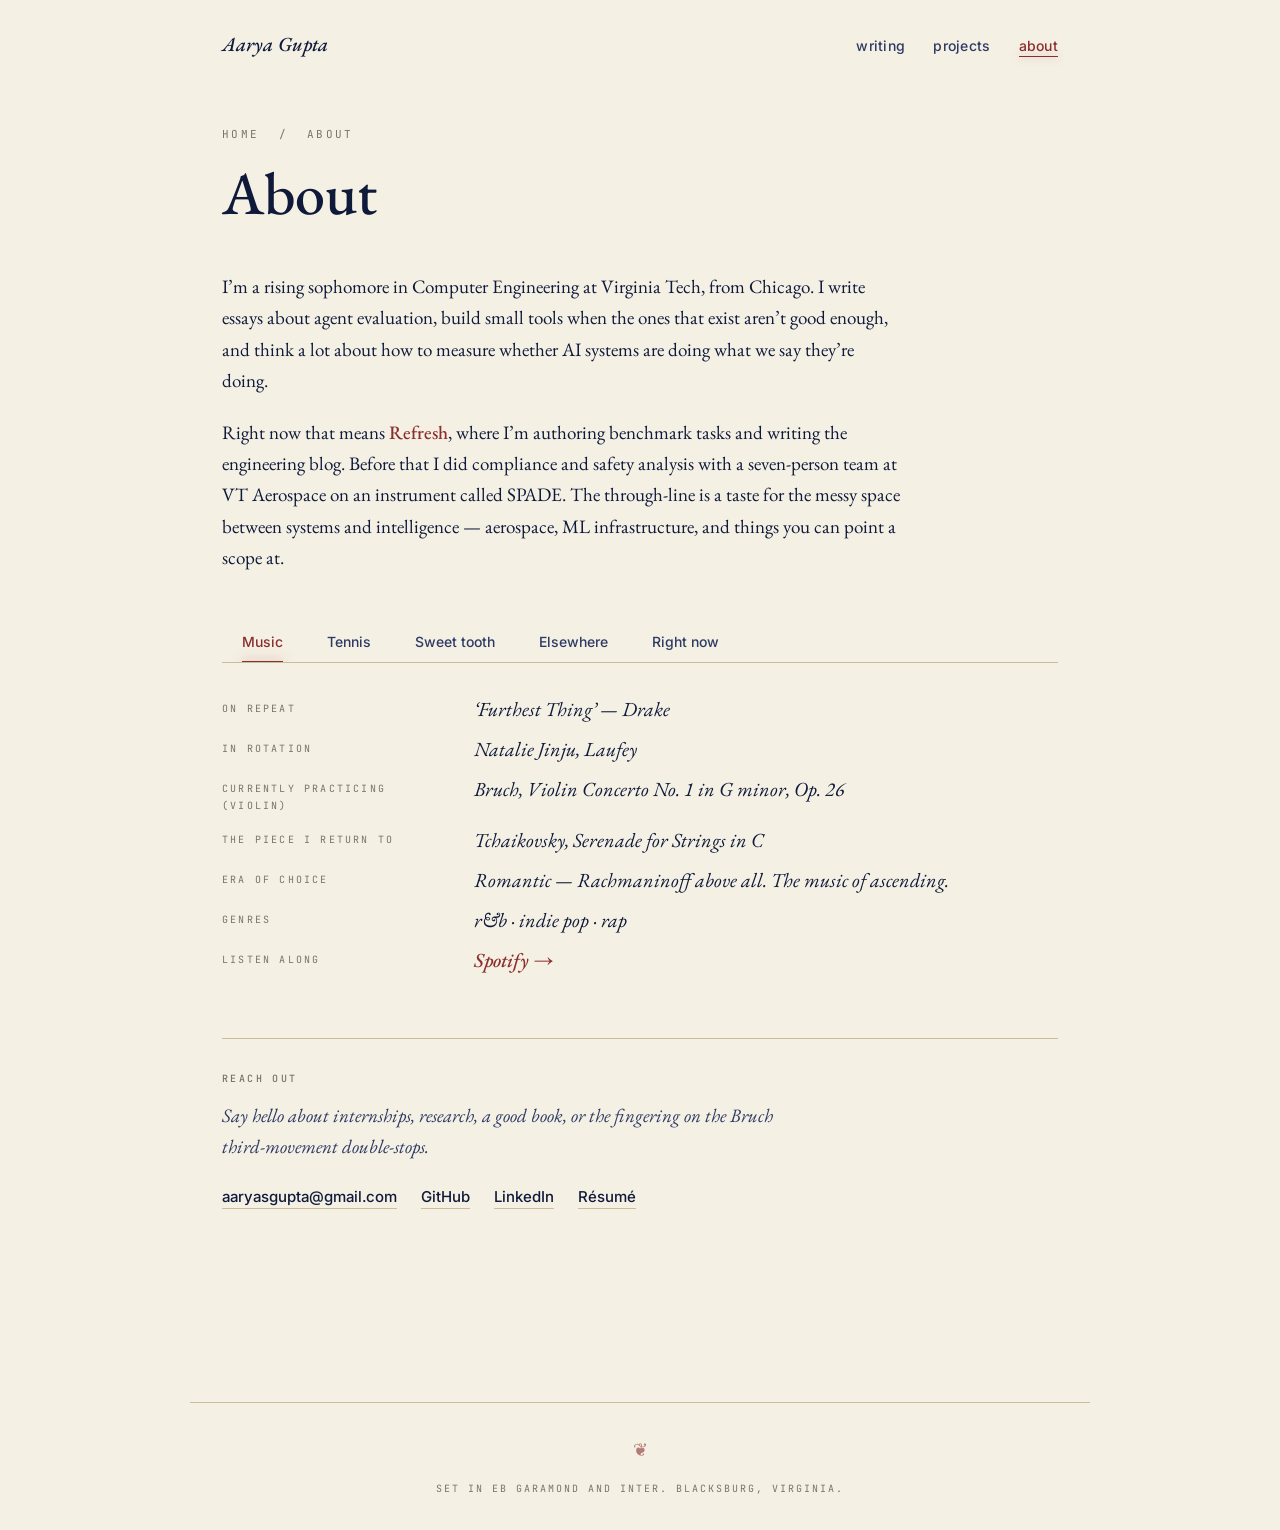
==== about.html @ 83be63df "restructure: multi-page site with minimal home + /writing, /projects, /about; glow-underline nav; ta" ====
<!doctype html>
<html lang="en">
  <head>
    <meta charset="utf-8" />
    <meta name="viewport" content="width=device-width, initial-scale=1" />
    <title>About — Aarya Gupta</title>
    <meta name="description" content="Aarya Gupta — the fuller version. Music, tennis, sweet-tooth, and where I've been." />
    <link rel="preconnect" href="https://fonts.googleapis.com" />
    <link rel="preconnect" href="https://fonts.gstatic.com" crossorigin />
    <link
      href="https://fonts.googleapis.com/css2?family=EB+Garamond:ital,wght@0,400;0,500;0,600;1,400;1,500&family=Inter:wght@400;500;600&family=JetBrains+Mono:wght@400;500&display=swap"
      rel="stylesheet"
    />
    <link rel="stylesheet" href="./styles.css" />
  </head>
  <body>
    <nav class="nav" aria-label="Primary">
      <a class="nav-brand" href="./">Aarya Gupta</a>
      <ul class="nav-links">
        <li><a href="./writing.html">writing</a></li>
        <li><a href="./projects.html">projects</a></li>
        <li><a href="./about.html" class="is-here">about</a></li>
      </ul>
    </nav>

    <main class="page">
      <header class="page-head">
        <p class="crumb"><a href="./">home</a> &nbsp;/&nbsp; about</p>
        <h1>About</h1>
      </header>

      <section class="prose">
        <p>
          I&rsquo;m a rising sophomore in Computer Engineering at
          Virginia Tech, from Chicago. I write essays about agent
          evaluation, build small tools when the ones that exist aren&rsquo;t
          good enough, and think a lot about how to measure whether AI
          systems are doing what we say they&rsquo;re doing.
        </p>
        <p>
          Right now that means <a class="lnk" href="https://refresh.dev" target="_blank" rel="noopener">Refresh</a>,
          where I&rsquo;m authoring benchmark tasks and writing the
          engineering blog. Before that I did compliance and safety
          analysis with a seven-person team at VT Aerospace on an
          instrument called SPADE. The through-line is a taste for the
          messy space between systems and intelligence &mdash; aerospace,
          ML infrastructure, and things you can point a scope at.
        </p>
      </section>

      <section class="tabs-section">
        <div class="tabs" role="tablist" aria-label="About sections">
          <button class="tab is-active" role="tab" data-tab="music" aria-selected="true">Music</button>
          <button class="tab" role="tab" data-tab="tennis" aria-selected="false">Tennis</button>
          <button class="tab" role="tab" data-tab="sweets" aria-selected="false">Sweet tooth</button>
          <button class="tab" role="tab" data-tab="places" aria-selected="false">Elsewhere</button>
          <button class="tab" role="tab" data-tab="now" aria-selected="false">Right now</button>
        </div>

        <div class="panels">
          <div class="panel is-active" data-panel="music">
            <dl class="def">
              <dt>on repeat</dt>
              <dd>&lsquo;Furthest Thing&rsquo; &mdash; Drake</dd>
              <dt>in rotation</dt>
              <dd>Natalie Jinju, Laufey</dd>
              <dt>currently practicing (violin)</dt>
              <dd>Bruch, Violin Concerto No.&nbsp;1 in G minor, Op.&nbsp;26</dd>
              <dt>the piece I return to</dt>
              <dd>Tchaikovsky, Serenade for Strings in C</dd>
              <dt>era of choice</dt>
              <dd>Romantic &mdash; Rachmaninoff above all. The music of ascending.</dd>
              <dt>genres</dt>
              <dd>r&amp;b &middot; indie pop &middot; rap</dd>
              <dt>listen along</dt>
              <dd><a class="lnk" href="https://open.spotify.com/user/wr4onvbwpnmtxewefnymsworw" target="_blank" rel="noopener">Spotify &rarr;</a></dd>
            </dl>
          </div>

          <div class="panel" data-panel="tennis">
            <dl class="def">
              <dt>favorite player</dt>
              <dd>Carlos Alcaraz</dd>
              <dt>court of choice</dt>
              <dd>hard</dd>
              <dt>stroke of choice</dt>
              <dd>forehand</dd>
              <dt>the necessary evil</dt>
              <dd>volleys &mdash; I resent them</dd>
              <dt>also</dt>
              <dd>I run</dd>
            </dl>
          </div>

          <div class="panel" data-panel="sweets">
            <dl class="def">
              <dt>current obsession</dt>
              <dd>Arsicault &mdash; SF croissants</dd>
              <dt>all-time favorite</dt>
              <dd>Oberweis &mdash; Chicago ice cream</dd>
              <dt>unpopular opinion</dt>
              <dd>Nutella is the best flavor, full stop</dd>
              <dt>more where that came from</dt>
              <dd><a class="lnk" href="https://beliapp.com/user/aarya4" target="_blank" rel="noopener">Beli &rarr;</a></dd>
            </dl>
          </div>

          <div class="panel" data-panel="places">
            <p class="places-lede">Places I&rsquo;ve been, or been from.</p>
            <ul class="places-grid">
              <li><span class="place">Chicago</span><span class="note">home</span></li>
              <li><span class="place">Blacksburg, VA</span><span class="note">school</span></li>
              <li><span class="place">India</span><span class="note">family</span></li>
              <li><span class="place">Paris</span><span class="note">visited</span></li>
              <li><span class="place">Switzerland</span><span class="note">visited</span></li>
              <li><span class="place">Boston</span><span class="note">visited</span></li>
              <li><span class="place">Washington, D.C.</span><span class="note">visited</span></li>
              <li><span class="place">Austin, TX</span><span class="note">visited</span></li>
              <li><span class="place">San Francisco</span><span class="note">visited</span></li>
            </ul>
          </div>

          <div class="panel" data-panel="now">
            <dl class="def">
              <dt>reading</dt>
              <dd>the newest Hunger Games</dd>
              <dt>watching</dt>
              <dd>Gilmore Girls &middot; Avatar: The Last Airbender</dd>
              <dt>learning</dt>
              <dd>&mdash;</dd>
              <dt>tab open</dt>
              <dd>&mdash;</dd>
            </dl>
            <p class="now-note">Last updated Jul&nbsp;&rsquo;26.</p>
          </div>
        </div>
      </section>

      <section class="contact-block">
        <h2 class="mini-h">Reach out</h2>
        <p>
          Say hello about internships, research, a good book, or the
          fingering on the Bruch third-movement double-stops.
        </p>
        <ul class="contact-links">
          <li><a href="mailto:aaryasgupta@gmail.com">aaryasgupta@gmail.com</a></li>
          <li><a href="https://github.com/aaryagupta4" target="_blank" rel="noopener">GitHub</a></li>
          <li><a href="https://www.linkedin.com/in/aarya-gupta-929689379" target="_blank" rel="noopener">LinkedIn</a></li>
          <li><a href="./resume.pdf">Résumé</a></li>
        </ul>
      </section>
    </main>

    <footer class="foot">
      <span class="fleuron">&#10086;</span>
      <p>Set in EB Garamond and Inter. Blacksburg, Virginia.</p>
    </footer>

    <script src="./script.js" defer></script>
  </body>
</html>
---- styles.css ----
:root {
  --paper: #f5f0e4;
  --paper-warm: #ede4d1;
  --paper-deep: #e4d8bf;
  --ink: #0f1a3a;
  --ink-soft: #2d3a63;
  --dim: #7a7466;
  --rule: #cabd9a;

  --red: #8b2e2e;
  --red-soft: #a44848;
  --purple: #6b5bd6;
  --purple-soft: #a89ee8;
  --sage: #5f7a5a;
  --sage-soft: #8fa989;
  --amber: #b98232;
  --amber-soft: #d9a95d;

  --serif: "EB Garamond", Georgia, serif;
  --sans: "Inter", -apple-system, BlinkMacSystemFont, "Segoe UI", sans-serif;
  --mono: "JetBrains Mono", ui-monospace, SFMono-Regular, Menlo, monospace;
}

@media (prefers-color-scheme: dark) {
  :root {
    --paper: #0c1330;
    --paper-warm: #131a3d;
    --paper-deep: #1a2350;
    --ink: #f0ead8;
    --ink-soft: #ccc4ab;
    --dim: #8f8871;
    --rule: #33396a;

    --red: #d97070;
    --red-soft: #e28a97;
    --purple: #a89ee8;
    --purple-soft: #c4bcf1;
    --sage: #9cb597;
    --sage-soft: #b9ceb5;
    --amber: #e4b96a;
    --amber-soft: #f0d194;
  }
}

* { box-sizing: border-box; }

html, body {
  margin: 0;
  padding: 0;
  background: var(--paper);
  color: var(--ink);
  font-family: var(--sans);
  font-size: 17px;
  line-height: 1.65;
  -webkit-font-smoothing: antialiased;
  -moz-osx-font-smoothing: grayscale;
  text-rendering: optimizeLegibility;
}

body { min-height: 100vh; overflow-x: hidden; }

a {
  color: var(--red);
  text-decoration: none;
  transition: color 180ms;
}
a:hover { color: var(--red-soft); }
.lnk {
  color: var(--red);
  font-weight: 500;
  border-bottom: 1px solid transparent;
  transition: border-color 180ms, text-shadow 180ms;
}
.lnk:hover {
  border-bottom-color: currentColor;
  text-shadow: 0 0 12px rgba(139, 46, 46, 0.35);
}

/* ================================================================
   NAV (persistent, minimal, glow on hover)
================================================================ */
.nav {
  max-width: 900px;
  margin: 0 auto;
  padding: 28px 32px 0;
  display: flex;
  align-items: baseline;
  justify-content: space-between;
  gap: 24px;
}
.nav-brand {
  font-family: var(--serif);
  font-style: italic;
  font-weight: 500;
  font-size: 20px;
  color: var(--ink);
  letter-spacing: 0.005em;
}
.nav-brand:hover {
  color: var(--red);
  text-shadow: 0 0 14px rgba(139, 46, 46, 0.35);
}
.nav-links {
  list-style: none;
  margin: 0;
  padding: 0;
  display: flex;
  gap: 28px;
}
.nav-links a {
  font-family: var(--sans);
  font-size: 14px;
  font-weight: 500;
  letter-spacing: 0.02em;
  color: var(--ink-soft);
  position: relative;
  padding-bottom: 3px;
}
.nav-links a::after {
  content: "";
  position: absolute;
  left: 0;
  right: 0;
  bottom: 0;
  height: 1px;
  background: var(--red);
  transform: scaleX(0);
  transform-origin: center;
  transition: transform 220ms ease, box-shadow 220ms ease;
  box-shadow: 0 0 8px rgba(139, 46, 46, 0);
}
.nav-links a:hover,
.nav-links a.is-here {
  color: var(--red);
}
.nav-links a:hover::after,
.nav-links a.is-here::after {
  transform: scaleX(1);
  box-shadow: 0 0 8px rgba(139, 46, 46, 0.5);
}

/* ================================================================
   HOME PAGE
================================================================ */
.home-main {
  max-width: 640px;
  margin: 0 auto;
  padding: 96px 32px 96px;
}
.home-hero { margin-bottom: 72px; }
.loc {
  font-family: var(--mono);
  font-size: 11px;
  letter-spacing: 0.22em;
  text-transform: uppercase;
  color: var(--dim);
  margin: 0 0 24px;
}
.home-hero h1 {
  font-family: var(--serif);
  font-weight: 500;
  font-size: clamp(48px, 8vw, 76px);
  line-height: 1;
  margin: 0 0 32px;
  letter-spacing: -0.005em;
}
.tagline {
  font-family: var(--serif);
  font-size: 21px;
  color: var(--ink);
  margin: 0 0 20px;
  line-height: 1.55;
}

.home-picks { margin-bottom: 64px; }
.picks-h {
  font-family: var(--mono);
  font-size: 10px;
  letter-spacing: 0.24em;
  text-transform: uppercase;
  color: var(--dim);
  margin: 0 0 20px;
  font-weight: 500;
}
.picks {
  list-style: none;
  margin: 0;
  padding: 0;
}
.picks li { border-top: 1px solid var(--rule); }
.picks li:last-child { border-bottom: 1px solid var(--rule); }
.picks li a {
  display: flex;
  justify-content: space-between;
  align-items: baseline;
  gap: 24px;
  padding: 16px 4px;
  color: var(--ink);
  transition: padding 200ms, background 200ms;
  position: relative;
}
.picks li a:hover {
  padding-left: 12px;
  background: var(--paper-warm);
}
.picks li a::before {
  content: "→";
  position: absolute;
  left: -8px;
  opacity: 0;
  color: var(--red);
  transition: opacity 200ms, left 200ms;
  font-family: var(--serif);
}
.picks li a:hover::before {
  opacity: 1;
  left: -4px;
}
.pick-title {
  font-family: var(--serif);
  font-size: 20px;
  color: var(--ink);
  font-weight: 500;
}
.pick-meta {
  font-family: var(--mono);
  font-size: 10px;
  letter-spacing: 0.18em;
  text-transform: uppercase;
  color: var(--dim);
  white-space: nowrap;
}

.home-links {
  display: grid;
  grid-template-columns: repeat(3, 1fr);
  gap: 40px;
}
@media (max-width: 640px) {
  .home-links { grid-template-columns: 1fr; gap: 32px; }
}
.linklabel {
  font-family: var(--mono);
  font-size: 10px;
  letter-spacing: 0.24em;
  text-transform: uppercase;
  color: var(--dim);
  margin: 0 0 12px;
}
.home-links ul {
  list-style: none;
  margin: 0;
  padding: 0;
}
.home-links li { margin: 0 0 6px; }
.home-links a {
  font-family: var(--serif);
  font-style: italic;
  font-size: 18px;
  color: var(--ink);
  transition: color 180ms, text-shadow 180ms;
}
.home-links a:hover {
  color: var(--red);
  text-shadow: 0 0 14px rgba(139, 46, 46, 0.35);
}
.mono-lnk {
  font-family: var(--mono) !important;
  font-style: normal !important;
  font-size: 13px !important;
  letter-spacing: 0.02em;
}

/* ================================================================
   SUBPAGES (writing / projects / about)
================================================================ */
.page {
  max-width: 900px;
  margin: 0 auto;
  padding: 64px 32px 96px;
}

.page-head { margin-bottom: 48px; }
.crumb {
  font-family: var(--mono);
  font-size: 11px;
  letter-spacing: 0.22em;
  text-transform: uppercase;
  color: var(--dim);
  margin: 0 0 20px;
}
.crumb a {
  color: var(--dim);
  border-bottom: 1px solid transparent;
}
.crumb a:hover { color: var(--red); border-bottom-color: currentColor; }

.page-head h1 {
  font-family: var(--serif);
  font-weight: 500;
  font-size: clamp(40px, 6vw, 60px);
  line-height: 1;
  letter-spacing: -0.005em;
  margin: 0 0 20px;
}
.lede {
  font-family: var(--serif);
  font-style: italic;
  font-size: 20px;
  color: var(--ink-soft);
  max-width: 640px;
  margin: 0;
  line-height: 1.5;
}

/* ================================================================
   FILTER ROW
================================================================ */
.filter-row {
  display: flex;
  gap: 6px;
  flex-wrap: wrap;
  margin: 0 0 32px;
}
.filter {
  font-family: var(--mono);
  font-size: 10px;
  letter-spacing: 0.16em;
  text-transform: uppercase;
  color: var(--dim);
  background: transparent;
  border: 1px solid var(--rule);
  padding: 8px 14px;
  border-radius: 999px;
  cursor: pointer;
  transition: color 180ms, border-color 180ms, background 180ms, box-shadow 200ms;
}
.filter:hover {
  color: var(--red);
  border-color: var(--red);
  box-shadow: 0 0 12px rgba(139, 46, 46, 0.2);
}
.filter.is-active {
  color: var(--paper);
  background: var(--red);
  border-color: var(--red);
  box-shadow: 0 0 16px rgba(139, 46, 46, 0.35);
}

/* ================================================================
   CONSTELLATION
================================================================ */
.constellation-wrap {
  display: grid;
  grid-template-columns: 1.8fr 1fr;
  gap: 24px;
  padding: 32px 24px;
  background: var(--paper-warm);
  border: 1px solid var(--rule);
  border-radius: 4px;
  margin-bottom: 48px;
}
@media (max-width: 780px) {
  .constellation-wrap { grid-template-columns: 1fr; }
}
.constellation { width: 100%; height: auto; display: block; }
.c-lines line {
  stroke: var(--purple);
  stroke-width: 0.8;
  opacity: 0.35;
  stroke-dasharray: 2 3;
}
.star-node { cursor: pointer; outline: none; }
.star-node .halo { opacity: 0; transition: opacity 200ms; }
.star-node.hue-red .halo { fill: var(--red); }
.star-node.hue-sage .halo { fill: var(--sage); }
.star-node.hue-amber .halo { fill: var(--amber); }

.star-node .core { transition: fill 200ms, r 200ms; }
.star-node.hue-red .core { fill: var(--red); }
.star-node.hue-sage .core { fill: var(--sage); }
.star-node.hue-amber .core { fill: var(--amber); }

.star-node.dim-node .core {
  fill: transparent;
  stroke-width: 1.4;
}
.star-node.hue-red.dim-node .core { stroke: var(--red); }
.star-node.hue-sage.dim-node .core { stroke: var(--sage); }
.star-node.hue-amber.dim-node .core { stroke: var(--amber); }

.star-node .star-label {
  font-family: var(--serif);
  font-style: italic;
  font-size: 17px;
  fill: var(--ink);
  text-anchor: middle;
  transition: fill 200ms;
}
.star-sub {
  font-family: var(--mono);
  font-style: normal;
  font-size: 10px;
  fill: var(--dim);
  letter-spacing: 0.1em;
}
.star-node:hover .halo, .star-node:focus-visible .halo { opacity: 0.22; }
.star-node.hue-red:hover .star-label { fill: var(--red); }
.star-node.hue-sage:hover .star-label { fill: var(--sage); }
.star-node.hue-amber:hover .star-label { fill: var(--amber); }
.star-node.filtered-out { opacity: 0.12; pointer-events: none; }

.star-readout {
  padding: 20px 24px;
  border-left: 2px solid var(--red);
  background: var(--paper);
  border-radius: 2px;
  align-self: start;
}
.readout-title {
  font-family: var(--serif);
  font-style: italic;
  font-size: 21px;
  color: var(--ink);
  margin: 0 0 6px;
  line-height: 1.3;
}
.readout-meta {
  font-family: var(--mono);
  font-size: 10px;
  letter-spacing: 0.18em;
  text-transform: uppercase;
  color: var(--dim);
  margin: 0 0 14px;
}
.readout-link {
  display: inline-block;
  font-family: var(--sans);
  font-size: 13px;
  color: var(--red);
  border-bottom: 1px solid currentColor;
  font-weight: 500;
}
.readout-legend {
  margin: 14px 0 0;
  padding-top: 12px;
  border-top: 1px dotted var(--rule);
  font-family: var(--mono);
  font-size: 10px;
  letter-spacing: 0.14em;
  text-transform: uppercase;
  color: var(--dim);
  display: flex;
  gap: 10px;
  flex-wrap: wrap;
  align-items: center;
}
.legend-swatch {
  width: 8px; height: 8px; border-radius: 50%;
  display: inline-block;
  margin-right: 4px;
}
.legend-red { background: var(--red); }
.legend-sage { background: var(--sage); }
.legend-amber { background: var(--amber); }

/* ================================================================
   LINEAR INDEX (below constellation on /writing)
================================================================ */
.linear-index { margin-top: 48px; }
.idx-h {
  font-family: var(--mono);
  font-size: 10px;
  letter-spacing: 0.24em;
  text-transform: uppercase;
  color: var(--dim);
  margin: 0 0 16px;
}
.idx-list {
  list-style: none;
  margin: 0;
  padding: 0;
}
.idx-list li { border-top: 1px solid var(--rule); }
.idx-list li:last-child { border-bottom: 1px solid var(--rule); }
.idx-list a {
  display: grid;
  grid-template-columns: 80px 1fr auto;
  gap: 20px;
  align-items: baseline;
  padding: 14px 4px;
  color: var(--ink);
  transition: padding 200ms, background 200ms;
}
.idx-list a:hover {
  padding-left: 12px;
  background: var(--paper-warm);
}
.idx-date {
  font-family: var(--mono);
  font-size: 10px;
  letter-spacing: 0.2em;
  text-transform: uppercase;
  color: var(--dim);
}
.idx-title {
  font-family: var(--serif);
  font-size: 19px;
  font-weight: 500;
  color: var(--ink);
}
.idx-tag {
  font-family: var(--mono);
  font-size: 9px;
  letter-spacing: 0.18em;
  text-transform: uppercase;
  padding: 3px 8px;
  border-radius: 999px;
  border: 1px solid currentColor;
}
.tag-red { color: var(--red); }
.tag-sage { color: var(--sage); }
.tag-amber { color: var(--amber); }
.idx-forth .idx-title { color: var(--dim); }

/* ================================================================
   PROJECTS LIST
================================================================ */
.proj-list {
  display: flex;
  flex-direction: column;
  gap: 0;
}
.proj {
  display: grid;
  grid-template-columns: 140px 1fr;
  gap: 32px;
  padding: 32px 0;
  border-top: 1px solid var(--rule);
}
.proj:last-child { border-bottom: 1px solid var(--rule); }

.proj.hidden { display: none; }

.proj-side {
  display: flex;
  flex-direction: column;
  gap: 8px;
}
.proj-date {
  font-family: var(--mono);
  font-size: 11px;
  letter-spacing: 0.22em;
  text-transform: uppercase;
  color: var(--dim);
}
.proj-kind {
  font-family: var(--mono);
  font-size: 9px;
  letter-spacing: 0.2em;
  text-transform: uppercase;
  padding: 3px 10px;
  border-radius: 999px;
  border: 1px solid currentColor;
  align-self: flex-start;
}
.kind-red { color: var(--red); }
.kind-sage { color: var(--sage); }
.kind-amber { color: var(--amber); }

.proj-main h3 {
  font-family: var(--serif);
  font-weight: 500;
  font-size: 26px;
  margin: 0 0 12px;
  color: var(--ink);
}
.proj-main h3 a {
  color: var(--ink);
  transition: color 180ms, text-shadow 180ms;
}
.proj-main h3 a:hover {
  color: var(--red);
  text-shadow: 0 0 14px rgba(139, 46, 46, 0.35);
}
.proj-arrow {
  color: var(--dim);
  font-size: 16px;
  margin-left: 4px;
  vertical-align: middle;
  transition: color 180ms;
}
.proj-main h3 a:hover .proj-arrow { color: var(--red); }

.proj-blurb {
  font-family: var(--sans);
  font-size: 16px;
  color: var(--ink-soft);
  margin: 0 0 14px;
  line-height: 1.6;
  max-width: 620px;
}

.chips {
  list-style: none;
  margin: 0 0 14px;
  padding: 0;
  display: flex;
  flex-wrap: wrap;
  gap: 6px;
}
.chips li {
  font-family: var(--mono);
  font-size: 10px;
  letter-spacing: 0.14em;
  text-transform: uppercase;
  color: var(--red);
  padding: 3px 9px;
  border: 1px solid var(--rule);
  border-radius: 999px;
  background: var(--paper);
}

.proj-links {
  margin: 0;
  font-family: var(--sans);
  font-size: 14px;
  display: flex;
  gap: 20px;
  flex-wrap: wrap;
}
.proj-links a {
  color: var(--red);
  font-weight: 500;
  border-bottom: 1px solid transparent;
  transition: border-color 180ms, text-shadow 180ms;
}
.proj-links a:hover {
  border-bottom-color: currentColor;
  text-shadow: 0 0 12px rgba(139, 46, 46, 0.3);
}

@media (max-width: 640px) {
  .proj { grid-template-columns: 1fr; gap: 12px; }
  .proj-side { flex-direction: row; gap: 12px; }
}

/* ================================================================
   ABOUT — prose + tabs
================================================================ */
.prose p {
  font-family: var(--serif);
  font-size: 19px;
  color: var(--ink);
  margin: 0 0 20px;
  max-width: 680px;
  line-height: 1.65;
}

.tabs-section { margin: 48px 0; }
.tabs {
  display: flex;
  gap: 4px;
  border-bottom: 1px solid var(--rule);
  margin-bottom: 32px;
  overflow-x: auto;
  scrollbar-width: none;
}
.tabs::-webkit-scrollbar { display: none; }
.tab {
  font-family: var(--sans);
  font-size: 14px;
  font-weight: 500;
  color: var(--ink-soft);
  background: transparent;
  border: none;
  padding: 12px 20px;
  cursor: pointer;
  position: relative;
  transition: color 200ms;
  white-space: nowrap;
}
.tab::after {
  content: "";
  position: absolute;
  left: 20px;
  right: 20px;
  bottom: -1px;
  height: 2px;
  background: var(--red);
  transform: scaleX(0);
  transform-origin: center;
  transition: transform 220ms, box-shadow 220ms;
  box-shadow: 0 0 8px rgba(139, 46, 46, 0);
}
.tab:hover { color: var(--red); }
.tab:hover::after {
  transform: scaleX(1);
  box-shadow: 0 0 10px rgba(139, 46, 46, 0.4);
}
.tab.is-active { color: var(--red); }
.tab.is-active::after {
  transform: scaleX(1);
  box-shadow: 0 0 12px rgba(139, 46, 46, 0.55);
}

.panels { position: relative; }
.panel {
  display: none;
  animation: fadeUp 400ms ease;
}
.panel.is-active { display: block; }
@keyframes fadeUp {
  from { opacity: 0; transform: translateY(6px); }
  to   { opacity: 1; transform: none; }
}

.def {
  display: grid;
  grid-template-columns: 220px 1fr;
  gap: 12px 32px;
  margin: 0;
  padding: 0;
}
@media (max-width: 640px) {
  .def { grid-template-columns: 1fr; gap: 4px 0; }
  .def dt { margin-top: 12px; }
}
.def dt {
  font-family: var(--mono);
  font-size: 10px;
  letter-spacing: 0.22em;
  text-transform: uppercase;
  color: var(--dim);
  padding-top: 6px;
}
.def dd {
  margin: 0;
  font-family: var(--serif);
  font-style: italic;
  font-size: 20px;
  color: var(--ink);
  line-height: 1.4;
}

.places-lede {
  font-family: var(--serif);
  font-style: italic;
  font-size: 18px;
  color: var(--ink-soft);
  margin: 0 0 20px;
}
.places-grid {
  list-style: none;
  margin: 0;
  padding: 0;
  display: grid;
  grid-template-columns: repeat(auto-fit, minmax(220px, 1fr));
  gap: 0;
}
.places-grid li {
  display: flex;
  justify-content: space-between;
  align-items: baseline;
  padding: 12px 0;
  border-top: 1px solid var(--rule);
  gap: 16px;
}
.places-grid li:last-child { border-bottom: 1px solid var(--rule); }
.places-grid .place {
  font-family: var(--serif);
  font-size: 19px;
  color: var(--ink);
}
.places-grid .note {
  font-family: var(--mono);
  font-size: 10px;
  letter-spacing: 0.18em;
  text-transform: uppercase;
  color: var(--dim);
}
.now-note {
  margin: 24px 0 0;
  font-family: var(--mono);
  font-size: 10px;
  letter-spacing: 0.2em;
  text-transform: uppercase;
  color: var(--dim);
}

/* ================================================================
   CONTACT BLOCK (about page)
================================================================ */
.contact-block {
  margin-top: 64px;
  padding-top: 32px;
  border-top: 1px solid var(--rule);
}
.mini-h {
  font-family: var(--mono);
  font-size: 10px;
  letter-spacing: 0.24em;
  text-transform: uppercase;
  color: var(--dim);
  margin: 0 0 12px;
  font-weight: 500;
}
.contact-block p {
  font-family: var(--serif);
  font-style: italic;
  font-size: 19px;
  color: var(--ink-soft);
  margin: 0 0 20px;
  max-width: 560px;
}
.contact-links {
  list-style: none;
  margin: 0;
  padding: 0;
  display: flex;
  gap: 24px;
  flex-wrap: wrap;
}
.contact-links a {
  font-family: var(--sans);
  font-size: 15px;
  font-weight: 500;
  color: var(--ink);
  border-bottom: 1px solid var(--rule);
  padding-bottom: 2px;
  transition: color 180ms, border-color 180ms, text-shadow 180ms;
}
.contact-links a:hover {
  color: var(--red);
  border-bottom-color: currentColor;
  text-shadow: 0 0 12px rgba(139, 46, 46, 0.3);
}

/* ================================================================
   FOOTER
================================================================ */
.foot {
  max-width: 900px;
  margin: 96px auto 0;
  padding: 32px;
  text-align: center;
  border-top: 1px solid var(--rule);
}
.foot .fleuron {
  color: var(--red);
  font-size: 18px;
  opacity: 0.6;
  display: block;
  margin-bottom: 16px;
}
.foot p {
  font-family: var(--mono);
  font-size: 10px;
  letter-spacing: 0.2em;
  text-transform: uppercase;
  color: var(--dim);
  margin: 0;
}

/* ================================================================
   RESPONSIVE
================================================================ */
@media (max-width: 640px) {
  .nav { padding: 20px 20px 0; gap: 16px; flex-wrap: wrap; }
  .nav-links { gap: 20px; }
  .home-main { padding: 56px 20px 64px; }
  .page { padding: 32px 20px 64px; }
  .home-hero { margin-bottom: 48px; }
  .picks li a { flex-direction: column; align-items: flex-start; gap: 4px; }
  .idx-list a { grid-template-columns: 60px 1fr auto; gap: 12px; }
  .idx-title { font-size: 17px; }
}
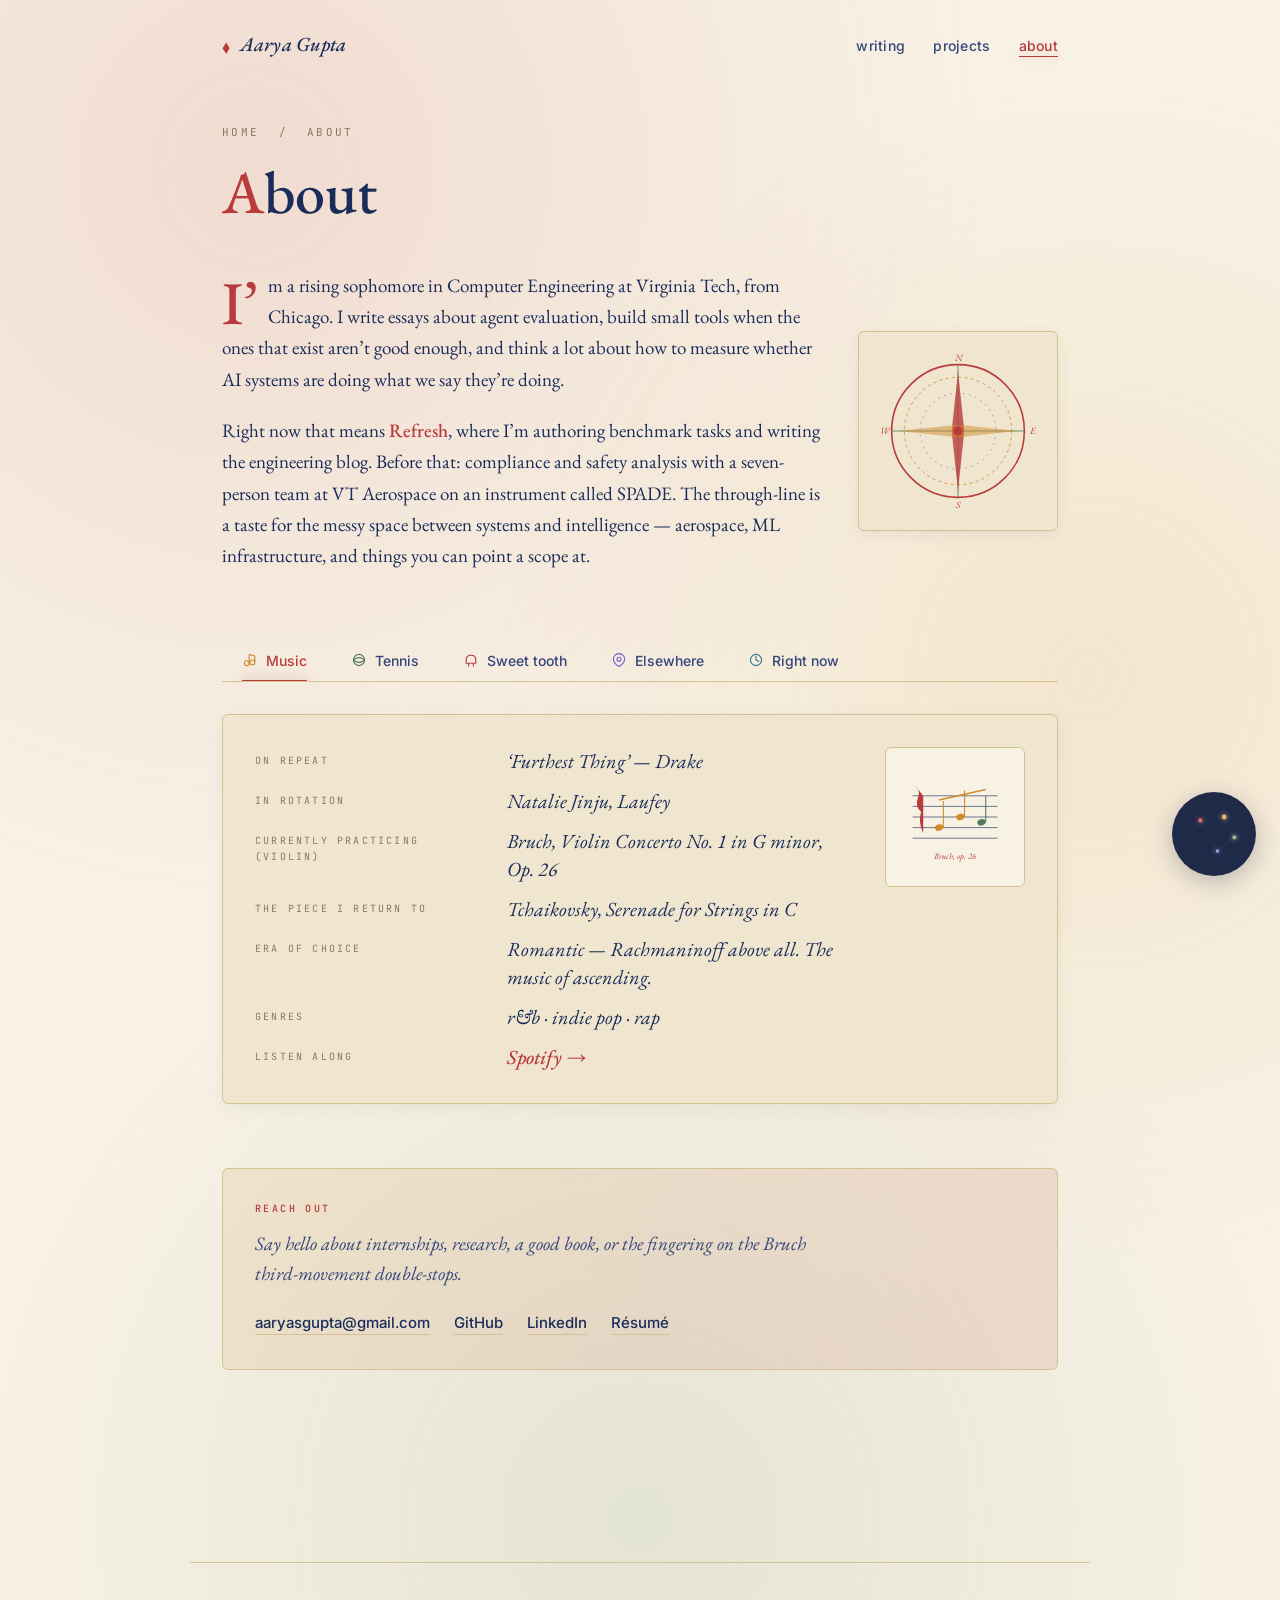
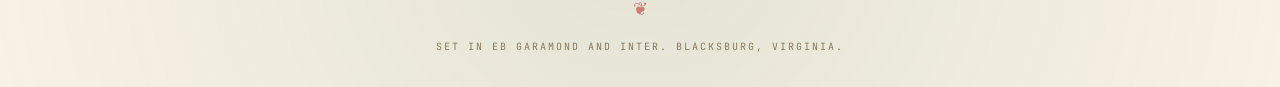
==== commit afde6a3c: "aesthetic pass: cosmos hero constellation, corner nav, illustrated panels, warmer palette" ====
--- a/about.html
+++ b/about.html
@@ -23,115 +23,237 @@
       </ul>
     </nav>
 
+    <a class="corner-constellation" href="./" title="home">
+      <svg viewBox="0 0 100 100">
+        <g class="cc-lines">
+          <line x1="30" y1="30" x2="65" y2="25" />
+          <line x1="65" y1="25" x2="80" y2="55" />
+          <line x1="80" y1="55" x2="55" y2="75" />
+          <line x1="55" y1="75" x2="30" y2="30" />
+        </g>
+        <g class="cc-star hue-red"><circle cx="30" cy="30" r="3" /></g>
+        <g class="cc-star hue-amber"><circle cx="65" cy="25" r="3.5" /></g>
+        <g class="cc-star hue-sage"><circle cx="80" cy="55" r="3" /></g>
+        <g class="cc-star hue-purple"><circle cx="55" cy="75" r="2.5" /></g>
+      </svg>
+      <span class="cc-label">← Home</span>
+    </a>
+
     <main class="page">
       <header class="page-head">
         <p class="crumb"><a href="./">home</a> &nbsp;/&nbsp; about</p>
         <h1>About</h1>
       </header>
 
-      <section class="prose">
-        <p>
-          I&rsquo;m a rising sophomore in Computer Engineering at
-          Virginia Tech, from Chicago. I write essays about agent
-          evaluation, build small tools when the ones that exist aren&rsquo;t
-          good enough, and think a lot about how to measure whether AI
-          systems are doing what we say they&rsquo;re doing.
-        </p>
-        <p>
-          Right now that means <a class="lnk" href="https://refresh.dev" target="_blank" rel="noopener">Refresh</a>,
-          where I&rsquo;m authoring benchmark tasks and writing the
-          engineering blog. Before that I did compliance and safety
-          analysis with a seven-person team at VT Aerospace on an
-          instrument called SPADE. The through-line is a taste for the
-          messy space between systems and intelligence &mdash; aerospace,
-          ML infrastructure, and things you can point a scope at.
-        </p>
+      <section class="about-hero">
+        <div class="prose">
+          <p>
+            I&rsquo;m a rising sophomore in Computer Engineering at
+            Virginia Tech, from Chicago. I write essays about agent
+            evaluation, build small tools when the ones that exist
+            aren&rsquo;t good enough, and think a lot about how to
+            measure whether AI systems are doing what we say they&rsquo;re
+            doing.
+          </p>
+          <p>
+            Right now that means <a class="lnk" href="https://refresh.dev" target="_blank" rel="noopener">Refresh</a>,
+            where I&rsquo;m authoring benchmark tasks and writing the
+            engineering blog. Before that: compliance and safety
+            analysis with a seven-person team at VT Aerospace on an
+            instrument called SPADE. The through-line is a taste for the
+            messy space between systems and intelligence &mdash;
+            aerospace, ML infrastructure, and things you can point a
+            scope at.
+          </p>
+        </div>
+        <div class="about-illus">
+          <!-- hand-drawn 'atlas rose' — placeholder for a real headshot -->
+          <svg viewBox="0 0 100 100">
+            <circle cx="50" cy="50" r="42" fill="none" stroke="#b93b3b" stroke-width="1"/>
+            <circle cx="50" cy="50" r="34" fill="none" stroke="#d18a2a" stroke-width="0.5" stroke-dasharray="2 2"/>
+            <circle cx="50" cy="50" r="24" fill="none" stroke="#6b5bd6" stroke-width="0.4" stroke-dasharray="1 3"/>
+            <line x1="50" y1="8" x2="50" y2="92" stroke="#4d7a58" stroke-width="0.5"/>
+            <line x1="8" y1="50" x2="92" y2="50" stroke="#4d7a58" stroke-width="0.5"/>
+            <path d="M50 12 L54 50 L50 88 L46 50 Z" fill="#b93b3b" opacity="0.8"/>
+            <path d="M12 50 L50 54 L88 50 L50 46 Z" fill="#d18a2a" opacity="0.5"/>
+            <text x="50" y="6" font-family="EB Garamond" font-style="italic" font-size="6" fill="#b93b3b" text-anchor="middle">N</text>
+            <text x="50" y="99" font-family="EB Garamond" font-style="italic" font-size="6" fill="#b93b3b" text-anchor="middle">S</text>
+            <text x="97" y="52" font-family="EB Garamond" font-style="italic" font-size="6" fill="#b93b3b" text-anchor="middle">E</text>
+            <text x="4" y="52" font-family="EB Garamond" font-style="italic" font-size="6" fill="#b93b3b" text-anchor="middle">W</text>
+            <circle cx="50" cy="50" r="3" fill="#b93b3b"/>
+          </svg>
+        </div>
       </section>
 
       <section class="tabs-section">
         <div class="tabs" role="tablist" aria-label="About sections">
-          <button class="tab is-active" role="tab" data-tab="music" aria-selected="true">Music</button>
-          <button class="tab" role="tab" data-tab="tennis" aria-selected="false">Tennis</button>
-          <button class="tab" role="tab" data-tab="sweets" aria-selected="false">Sweet tooth</button>
-          <button class="tab" role="tab" data-tab="places" aria-selected="false">Elsewhere</button>
-          <button class="tab" role="tab" data-tab="now" aria-selected="false">Right now</button>
+          <button class="tab is-active" role="tab" data-tab="music" aria-selected="true">
+            <span class="tab-icon"><svg viewBox="0 0 20 20"><circle cx="6" cy="14" r="3"/><line x1="9" y1="14" x2="9" y2="3"/><line x1="9" y1="3" x2="16" y2="5"/><line x1="16" y1="5" x2="16" y2="13"/><circle cx="13" cy="13" r="3"/></svg></span>
+            Music
+          </button>
+          <button class="tab" role="tab" data-tab="tennis" aria-selected="false">
+            <span class="tab-icon"><svg viewBox="0 0 20 20"><circle cx="10" cy="10" r="7"/><path d="M3 10 Q10 4, 17 10 M3 10 Q10 16, 17 10"/></svg></span>
+            Tennis
+          </button>
+          <button class="tab" role="tab" data-tab="sweets" aria-selected="false">
+            <span class="tab-icon"><svg viewBox="0 0 20 20"><path d="M4 10 Q4 4, 10 4 Q16 4, 16 10 L16 14 L4 14 Z"/><line x1="7" y1="14" x2="7" y2="18"/><line x1="13" y1="14" x2="13" y2="18"/></svg></span>
+            Sweet tooth
+          </button>
+          <button class="tab" role="tab" data-tab="places" aria-selected="false">
+            <span class="tab-icon"><svg viewBox="0 0 20 20"><path d="M10 2 C 5 2, 3 6, 3 9 C 3 14, 10 18, 10 18 C 10 18, 17 14, 17 9 C 17 6, 15 2, 10 2 Z"/><circle cx="10" cy="9" r="2.5"/></svg></span>
+            Elsewhere
+          </button>
+          <button class="tab" role="tab" data-tab="now" aria-selected="false">
+            <span class="tab-icon"><svg viewBox="0 0 20 20"><circle cx="10" cy="10" r="7"/><line x1="10" y1="10" x2="10" y2="5"/><line x1="10" y1="10" x2="14" y2="12"/></svg></span>
+            Right now
+          </button>
         </div>
 
         <div class="panels">
-          <div class="panel is-active" data-panel="music">
-            <dl class="def">
-              <dt>on repeat</dt>
-              <dd>&lsquo;Furthest Thing&rsquo; &mdash; Drake</dd>
-              <dt>in rotation</dt>
-              <dd>Natalie Jinju, Laufey</dd>
-              <dt>currently practicing (violin)</dt>
-              <dd>Bruch, Violin Concerto No.&nbsp;1 in G minor, Op.&nbsp;26</dd>
-              <dt>the piece I return to</dt>
-              <dd>Tchaikovsky, Serenade for Strings in C</dd>
-              <dt>era of choice</dt>
-              <dd>Romantic &mdash; Rachmaninoff above all. The music of ascending.</dd>
-              <dt>genres</dt>
-              <dd>r&amp;b &middot; indie pop &middot; rap</dd>
-              <dt>listen along</dt>
-              <dd><a class="lnk" href="https://open.spotify.com/user/wr4onvbwpnmtxewefnymsworw" target="_blank" rel="noopener">Spotify &rarr;</a></dd>
-            </dl>
-          </div>
-
-          <div class="panel" data-panel="tennis">
-            <dl class="def">
-              <dt>favorite player</dt>
-              <dd>Carlos Alcaraz</dd>
-              <dt>court of choice</dt>
-              <dd>hard</dd>
-              <dt>stroke of choice</dt>
-              <dd>forehand</dd>
-              <dt>the necessary evil</dt>
-              <dd>volleys &mdash; I resent them</dd>
-              <dt>also</dt>
-              <dd>I run</dd>
-            </dl>
-          </div>
-
-          <div class="panel" data-panel="sweets">
-            <dl class="def">
-              <dt>current obsession</dt>
-              <dd>Arsicault &mdash; SF croissants</dd>
-              <dt>all-time favorite</dt>
-              <dd>Oberweis &mdash; Chicago ice cream</dd>
-              <dt>unpopular opinion</dt>
-              <dd>Nutella is the best flavor, full stop</dd>
-              <dt>more where that came from</dt>
-              <dd><a class="lnk" href="https://beliapp.com/user/aarya4" target="_blank" rel="noopener">Beli &rarr;</a></dd>
-            </dl>
-          </div>
-
-          <div class="panel" data-panel="places">
-            <p class="places-lede">Places I&rsquo;ve been, or been from.</p>
-            <ul class="places-grid">
-              <li><span class="place">Chicago</span><span class="note">home</span></li>
-              <li><span class="place">Blacksburg, VA</span><span class="note">school</span></li>
-              <li><span class="place">India</span><span class="note">family</span></li>
-              <li><span class="place">Paris</span><span class="note">visited</span></li>
-              <li><span class="place">Switzerland</span><span class="note">visited</span></li>
-              <li><span class="place">Boston</span><span class="note">visited</span></li>
-              <li><span class="place">Washington, D.C.</span><span class="note">visited</span></li>
-              <li><span class="place">Austin, TX</span><span class="note">visited</span></li>
-              <li><span class="place">San Francisco</span><span class="note">visited</span></li>
-            </ul>
-          </div>
-
-          <div class="panel" data-panel="now">
-            <dl class="def">
-              <dt>reading</dt>
-              <dd>the newest Hunger Games</dd>
-              <dt>watching</dt>
-              <dd>Gilmore Girls &middot; Avatar: The Last Airbender</dd>
-              <dt>learning</dt>
-              <dd>&mdash;</dd>
-              <dt>tab open</dt>
-              <dd>&mdash;</dd>
-            </dl>
-            <p class="now-note">Last updated Jul&nbsp;&rsquo;26.</p>
+          <div class="panel-card is-active" data-panel="music">
+            <div class="panel-body">
+              <dl class="def">
+                <dt>on repeat</dt>
+                <dd>&lsquo;Furthest Thing&rsquo; &mdash; Drake</dd>
+                <dt>in rotation</dt>
+                <dd>Natalie Jinju, Laufey</dd>
+                <dt>currently practicing (violin)</dt>
+                <dd>Bruch, Violin Concerto No.&nbsp;1 in G minor, Op.&nbsp;26</dd>
+                <dt>the piece I return to</dt>
+                <dd>Tchaikovsky, Serenade for Strings in C</dd>
+                <dt>era of choice</dt>
+                <dd>Romantic &mdash; Rachmaninoff above all. The music of ascending.</dd>
+                <dt>genres</dt>
+                <dd>r&amp;b &middot; indie pop &middot; rap</dd>
+                <dt>listen along</dt>
+                <dd><a class="lnk" href="https://open.spotify.com/user/wr4onvbwpnmtxewefnymsworw" target="_blank" rel="noopener">Spotify &rarr;</a></dd>
+              </dl>
+            </div>
+            <div class="panel-illus">
+              <!-- sheet music snippet -->
+              <svg viewBox="0 0 100 100">
+                <line x1="10" y1="30" x2="90" y2="30" stroke="#1a2d5a" stroke-width="0.6"/>
+                <line x1="10" y1="40" x2="90" y2="40" stroke="#1a2d5a" stroke-width="0.6"/>
+                <line x1="10" y1="50" x2="90" y2="50" stroke="#1a2d5a" stroke-width="0.6"/>
+                <line x1="10" y1="60" x2="90" y2="60" stroke="#1a2d5a" stroke-width="0.6"/>
+                <line x1="10" y1="70" x2="90" y2="70" stroke="#1a2d5a" stroke-width="0.6"/>
+                <path d="M12 20 Q 18 25, 15 32 Q 12 40, 18 45 Q 15 55, 20 65 L 20 30 Z" fill="#b93b3b"/>
+                <ellipse cx="35" cy="60" rx="4" ry="3" transform="rotate(-18 35 60)" fill="#d18a2a"/>
+                <line x1="39" y1="60" x2="39" y2="35" stroke="#d18a2a" stroke-width="1"/>
+                <ellipse cx="55" cy="50" rx="4" ry="3" transform="rotate(-18 55 50)" fill="#d18a2a"/>
+                <line x1="59" y1="50" x2="59" y2="25" stroke="#d18a2a" stroke-width="1"/>
+                <ellipse cx="75" cy="55" rx="4" ry="3" transform="rotate(-18 75 55)" fill="#4d7a58"/>
+                <line x1="79" y1="55" x2="79" y2="30" stroke="#4d7a58" stroke-width="1"/>
+                <line x1="35" y1="34" x2="79" y2="24" stroke="#d18a2a" stroke-width="1.5"/>
+                <text x="50" y="90" font-family="EB Garamond" font-style="italic" font-size="8" fill="#b93b3b" text-anchor="middle">Bruch, op. 26</text>
+              </svg>
+            </div>
+          </div>
+
+          <div class="panel-card" data-panel="tennis">
+            <div class="panel-body">
+              <dl class="def">
+                <dt>favorite player</dt>
+                <dd>Carlos Alcaraz</dd>
+                <dt>court of choice</dt>
+                <dd>hard</dd>
+                <dt>stroke of choice</dt>
+                <dd>forehand</dd>
+                <dt>the necessary evil</dt>
+                <dd>volleys &mdash; I resent them</dd>
+                <dt>also</dt>
+                <dd>I run</dd>
+              </dl>
+            </div>
+            <div class="panel-illus">
+              <svg viewBox="0 0 100 100">
+                <circle cx="50" cy="50" r="30" fill="#e4b96a"/>
+                <path d="M20 50 Q 50 20, 80 50" fill="none" stroke="#f8f2e5" stroke-width="2"/>
+                <path d="M20 50 Q 50 80, 80 50" fill="none" stroke="#f8f2e5" stroke-width="2"/>
+                <text x="50" y="94" font-family="EB Garamond" font-style="italic" font-size="8" fill="#4d7a58" text-anchor="middle">hard court</text>
+              </svg>
+            </div>
+          </div>
+
+          <div class="panel-card" data-panel="sweets">
+            <div class="panel-body">
+              <dl class="def">
+                <dt>current obsession</dt>
+                <dd>Arsicault &mdash; SF croissants</dd>
+                <dt>all-time favorite</dt>
+                <dd>Oberweis &mdash; Chicago ice cream</dd>
+                <dt>unpopular opinion</dt>
+                <dd>Nutella is the best flavor, full stop</dd>
+                <dt>more where that came from</dt>
+                <dd><a class="lnk" href="https://beliapp.com/user/aarya4" target="_blank" rel="noopener">Beli &rarr;</a></dd>
+              </dl>
+            </div>
+            <div class="panel-illus">
+              <!-- croissant -->
+              <svg viewBox="0 0 100 100">
+                <path d="M15 60 Q 20 30, 50 25 Q 80 30, 85 60 Q 82 70, 70 68 Q 68 58, 55 55 Q 50 65, 45 55 Q 32 58, 30 68 Q 18 70, 15 60 Z"
+                      fill="#d18a2a" stroke="#b93b3b" stroke-width="0.8"/>
+                <path d="M25 55 Q 35 45, 50 45 Q 65 45, 75 55" fill="none" stroke="#b93b3b" stroke-width="0.5" opacity="0.5"/>
+                <path d="M20 62 Q 40 55, 60 58 Q 78 60, 80 65" fill="none" stroke="#b93b3b" stroke-width="0.5" opacity="0.4"/>
+                <text x="50" y="90" font-family="EB Garamond" font-style="italic" font-size="8" fill="#b93b3b" text-anchor="middle">Arsicault</text>
+              </svg>
+            </div>
+          </div>
+
+          <div class="panel-card" data-panel="places">
+            <div class="panel-body">
+              <p class="places-lede">Places I&rsquo;ve been, or been from.</p>
+              <ul class="places-grid">
+                <li><span class="place">Chicago</span><span class="note">home</span></li>
+                <li><span class="place">Blacksburg, VA</span><span class="note">school</span></li>
+                <li><span class="place">India</span><span class="note">family</span></li>
+                <li><span class="place">Paris</span><span class="note">visited</span></li>
+                <li><span class="place">Switzerland</span><span class="note">visited</span></li>
+                <li><span class="place">Boston</span><span class="note">visited</span></li>
+                <li><span class="place">Washington, D.C.</span><span class="note">visited</span></li>
+                <li><span class="place">Austin, TX</span><span class="note">visited</span></li>
+                <li><span class="place">San Francisco</span><span class="note">visited</span></li>
+              </ul>
+            </div>
+            <div class="panel-illus">
+              <!-- little map -->
+              <svg viewBox="0 0 100 100">
+                <path d="M20 40 Q 30 30, 45 32 Q 60 40, 75 35 Q 85 45, 80 60 Q 65 68, 50 62 Q 35 68, 20 60 Z"
+                      fill="#9cb597" stroke="#4d7a58" stroke-width="0.8" opacity="0.7"/>
+                <circle cx="35" cy="45" r="2.5" fill="#b93b3b"/>
+                <circle cx="55" cy="50" r="2" fill="#d18a2a"/>
+                <circle cx="70" cy="42" r="1.5" fill="#6b5bd6"/>
+                <circle cx="45" cy="60" r="1.5" fill="#6b5bd6"/>
+                <line x1="35" y1="45" x2="55" y2="50" stroke="#6b5bd6" stroke-width="0.4" stroke-dasharray="2 2"/>
+                <line x1="55" y1="50" x2="70" y2="42" stroke="#6b5bd6" stroke-width="0.4" stroke-dasharray="2 2"/>
+                <text x="50" y="90" font-family="EB Garamond" font-style="italic" font-size="8" fill="#4d7a58" text-anchor="middle">nine cities</text>
+              </svg>
+            </div>
+          </div>
+
+          <div class="panel-card" data-panel="now">
+            <div class="panel-body">
+              <dl class="def">
+                <dt>reading</dt>
+                <dd>the newest Hunger Games</dd>
+                <dt>watching</dt>
+                <dd>Gilmore Girls &middot; Avatar: The Last Airbender</dd>
+                <dt>learning</dt>
+                <dd>&mdash;</dd>
+                <dt>tab open</dt>
+                <dd>&mdash;</dd>
+              </dl>
+              <p class="now-note">Last updated Jul&nbsp;&rsquo;26.</p>
+            </div>
+            <div class="panel-illus">
+              <svg viewBox="0 0 100 100">
+                <circle cx="50" cy="50" r="38" fill="none" stroke="#2a7a8a" stroke-width="1.5"/>
+                <line x1="50" y1="50" x2="50" y2="20" stroke="#b93b3b" stroke-width="2" stroke-linecap="round"/>
+                <line x1="50" y1="50" x2="70" y2="55" stroke="#1a2d5a" stroke-width="1.5" stroke-linecap="round"/>
+                <circle cx="50" cy="50" r="2.5" fill="#b93b3b"/>
+                <text x="50" y="92" font-family="EB Garamond" font-style="italic" font-size="7" fill="#2a7a8a" text-anchor="middle">Jul '26</text>
+              </svg>
+            </div>
           </div>
         </div>
       </section>
--- a/styles.css
+++ b/styles.css
@@ -1,20 +1,37 @@
 :root {
-  --paper: #f5f0e4;
-  --paper-warm: #ede4d1;
-  --paper-deep: #e4d8bf;
-  --ink: #0f1a3a;
-  --ink-soft: #2d3a63;
-  --dim: #7a7466;
-  --rule: #cabd9a;
-
-  --red: #8b2e2e;
-  --red-soft: #a44848;
+  /* Warmer, brighter palette. Not a dark night sky — a hand-illustrated atlas. */
+  --paper: #f8f2e5;
+  --paper-warm: #f0e6cf;
+  --paper-deep: #e5d5b0;
+  --ink: #1a2d5a;
+  --ink-soft: #34457a;
+  --dim: #86795e;
+  --rule: #d4c294;
+
+  /* Full accent palette */
+  --red: #b93b3b;
+  --red-soft: #d76767;
+  --red-tint: rgba(185, 59, 59, 0.12);
+
+  --amber: #d18a2a;
+  --amber-soft: #e6b464;
+  --amber-tint: rgba(209, 138, 42, 0.12);
+
+  --sage: #4d7a58;
+  --sage-soft: #82a58b;
+  --sage-tint: rgba(77, 122, 88, 0.12);
+
   --purple: #6b5bd6;
   --purple-soft: #a89ee8;
-  --sage: #5f7a5a;
-  --sage-soft: #8fa989;
-  --amber: #b98232;
-  --amber-soft: #d9a95d;
+  --purple-tint: rgba(107, 91, 214, 0.12);
+
+  --teal: #2a7a8a;
+  --teal-soft: #6ba5b0;
+
+  /* Deep-blue only for the constellation hero */
+  --cosmos-bg: #0d1a3d;
+  --cosmos-glow: #2a3d78;
+  --cosmos-ink: #f4ead1;
 
   --serif: "EB Garamond", Georgia, serif;
   --sans: "Inter", -apple-system, BlinkMacSystemFont, "Segoe UI", sans-serif;
@@ -23,22 +40,27 @@
 
 @media (prefers-color-scheme: dark) {
   :root {
-    --paper: #0c1330;
-    --paper-warm: #131a3d;
-    --paper-deep: #1a2350;
-    --ink: #f0ead8;
-    --ink-soft: #ccc4ab;
-    --dim: #8f8871;
-    --rule: #33396a;
-
-    --red: #d97070;
-    --red-soft: #e28a97;
-    --purple: #a89ee8;
-    --purple-soft: #c4bcf1;
-    --sage: #9cb597;
-    --sage-soft: #b9ceb5;
-    --amber: #e4b96a;
-    --amber-soft: #f0d194;
+    --paper: #191d2e;
+    --paper-warm: #232640;
+    --paper-deep: #2c3050;
+    --ink: #f5eed6;
+    --ink-soft: #cfc4a6;
+    --dim: #8a836a;
+    --rule: #3a3f5c;
+    --red: #e07070;
+    --red-soft: #ea8f8f;
+    --red-tint: rgba(224, 112, 112, 0.15);
+    --amber: #e8b45f;
+    --amber-soft: #f2ca8f;
+    --amber-tint: rgba(232, 180, 95, 0.15);
+    --sage: #8fb597;
+    --sage-soft: #b5ceba;
+    --sage-tint: rgba(143, 181, 151, 0.15);
+    --purple: #b5abee;
+    --purple-soft: #cec7f2;
+    --purple-tint: rgba(181, 171, 238, 0.15);
+    --teal: #7fbcc9;
+    --teal-soft: #a5d0d9;
   }
 }
 
@@ -51,7 +73,7 @@
   color: var(--ink);
   font-family: var(--sans);
   font-size: 17px;
-  line-height: 1.65;
+  line-height: 1.6;
   -webkit-font-smoothing: antialiased;
   -moz-osx-font-smoothing: grayscale;
   text-rendering: optimizeLegibility;
@@ -59,11 +81,7 @@
 
 body { min-height: 100vh; overflow-x: hidden; }
 
-a {
-  color: var(--red);
-  text-decoration: none;
-  transition: color 180ms;
-}
+a { color: var(--red); text-decoration: none; transition: color 180ms; }
 a:hover { color: var(--red-soft); }
 .lnk {
   color: var(--red);
@@ -73,12 +91,312 @@
 }
 .lnk:hover {
   border-bottom-color: currentColor;
-  text-shadow: 0 0 12px rgba(139, 46, 46, 0.35);
+  text-shadow: 0 0 12px rgba(185, 59, 59, 0.35);
 }
 
 /* ================================================================
-   NAV (persistent, minimal, glow on hover)
+   HOME — cosmos hero
 ================================================================ */
+body.cosmos {
+  background: var(--cosmos-bg);
+  color: var(--cosmos-ink);
+  overflow: hidden;
+  height: 100vh;
+}
+
+body.cosmos.scrolled {
+  overflow-y: auto;
+  height: auto;
+}
+
+canvas#star-bg {
+  position: fixed;
+  inset: 0;
+  z-index: 0;
+  pointer-events: none;
+}
+
+.corner-brand {
+  position: fixed;
+  top: 32px;
+  left: 40px;
+  z-index: 5;
+  color: var(--cosmos-ink);
+}
+.corner-eyebrow {
+  font-family: var(--mono);
+  font-size: 10px;
+  letter-spacing: 0.32em;
+  text-transform: uppercase;
+  color: var(--amber-soft);
+  margin: 0 0 8px;
+  opacity: 0.85;
+}
+.corner-name {
+  font-family: var(--serif);
+  font-weight: 500;
+  font-style: italic;
+  font-size: 32px;
+  color: var(--cosmos-ink);
+  margin: 0 0 6px;
+  line-height: 1;
+}
+.corner-loc {
+  font-family: var(--mono);
+  font-size: 10px;
+  letter-spacing: 0.18em;
+  text-transform: uppercase;
+  color: var(--purple-soft);
+  margin: 0;
+  opacity: 0.75;
+}
+
+@media (max-width: 640px) {
+  .corner-brand { top: 20px; left: 20px; }
+  .corner-name { font-size: 24px; }
+}
+
+.scroll-hint {
+  position: fixed;
+  bottom: 24px;
+  left: 50%;
+  transform: translateX(-50%);
+  z-index: 5;
+  color: var(--amber-soft);
+  display: flex;
+  flex-direction: column;
+  align-items: center;
+  gap: 4px;
+  border: none;
+  animation: bob 2s ease-in-out infinite;
+}
+@keyframes bob {
+  0%, 100% { transform: translateX(-50%) translateY(0); }
+  50%      { transform: translateX(-50%) translateY(6px); }
+}
+.scroll-hint span {
+  font-family: var(--mono);
+  font-size: 9px;
+  letter-spacing: 0.32em;
+  text-transform: uppercase;
+  opacity: 0.7;
+}
+.scroll-hint svg {
+  width: 18px; height: 18px;
+  stroke: currentColor;
+  stroke-width: 1.4;
+  fill: none;
+  opacity: 0.6;
+}
+.scroll-hint:hover { color: var(--red-soft); }
+
+.cosmos-hero {
+  position: relative;
+  z-index: 2;
+  width: 100%;
+  height: 100vh;
+  display: flex;
+  align-items: center;
+  justify-content: center;
+  padding: 100px 40px 40px;
+  animation: heroFadeIn 900ms ease;
+}
+@keyframes heroFadeIn {
+  from { opacity: 0; transform: scale(0.97); }
+  to   { opacity: 1; transform: scale(1); }
+}
+
+.hero-svg {
+  width: 100%;
+  max-width: 1100px;
+  height: 100%;
+  max-height: 720px;
+}
+
+.c-lines line {
+  stroke: var(--amber-soft);
+  stroke-width: 0.6;
+  opacity: 0.35;
+  stroke-dasharray: 2 4;
+  animation: drawIn 1.6s ease 300ms both;
+}
+@keyframes drawIn {
+  from { stroke-dasharray: 0 8; opacity: 0; }
+  to   { stroke-dasharray: 2 4; opacity: 0.35; }
+}
+
+.nav-star {
+  cursor: pointer;
+  transition: transform 400ms cubic-bezier(.34,1.56,.64,1);
+  transform-origin: center;
+  border: none;
+  outline: none;
+}
+.nav-star .glow {
+  opacity: 0.5;
+  transition: opacity 400ms;
+}
+.nav-star .core {
+  transition: r 300ms, filter 300ms;
+  filter: drop-shadow(0 0 6px currentColor);
+}
+.nav-star.hue-red    .core { fill: #d97070; color: #d97070; }
+.nav-star.hue-amber  .core { fill: #e4b96a; color: #e4b96a; }
+.nav-star.hue-sage   .core { fill: #9cb597; color: #9cb597; }
+.nav-star.hue-purple .core { fill: #a89ee8; color: #a89ee8; }
+
+.nav-star.dim .core { opacity: 0.65; }
+
+.nav-star .label {
+  font-family: "EB Garamond", Georgia, serif;
+  font-style: italic;
+  font-weight: 500;
+  font-size: 30px;
+  fill: var(--cosmos-ink);
+  text-anchor: middle;
+  transition: fill 300ms, font-size 300ms;
+  filter: drop-shadow(0 2px 8px rgba(0, 0, 0, 0.4));
+}
+.nav-star .sublabel {
+  font-family: "JetBrains Mono", monospace;
+  font-size: 10px;
+  letter-spacing: 0.18em;
+  text-transform: uppercase;
+  fill: var(--cosmos-ink);
+  opacity: 0.55;
+  text-anchor: middle;
+  transition: opacity 300ms, fill 300ms;
+}
+
+.nav-star:hover { transform: scale(1.08); }
+.nav-star:hover .glow { opacity: 1; }
+.nav-star:hover .core {
+  r: 14;
+  filter: drop-shadow(0 0 14px currentColor);
+}
+.nav-star.hue-red:hover    .label { fill: #f0a0a0; }
+.nav-star.hue-amber:hover  .label { fill: #f5cf94; }
+.nav-star.hue-sage:hover   .label { fill: #b8d1bd; }
+.nav-star.hue-purple:hover .label { fill: #c7bff0; }
+.nav-star:hover .sublabel { opacity: 1; }
+
+.readout-hint {
+  font-family: "JetBrains Mono", monospace;
+  font-size: 11px;
+  letter-spacing: 0.24em;
+  text-transform: uppercase;
+  fill: var(--cosmos-ink);
+  opacity: 0.4;
+  text-anchor: middle;
+}
+
+/* Below-the-fold on the cosmos home */
+.below {
+  position: relative;
+  z-index: 3;
+  min-height: 60vh;
+  padding: 96px 40px 96px;
+  background: linear-gradient(180deg, transparent 0%, var(--cosmos-bg) 30%, #08122e 100%);
+  border-top: 1px solid rgba(255, 255, 255, 0.05);
+  color: var(--cosmos-ink);
+}
+.below-inner {
+  max-width: 720px;
+  margin: 0 auto;
+}
+.below-eyebrow {
+  font-family: var(--mono);
+  font-size: 10px;
+  letter-spacing: 0.32em;
+  text-transform: uppercase;
+  color: var(--amber-soft);
+  margin: 0 0 20px;
+}
+.below-copy {
+  font-family: var(--serif);
+  font-size: 22px;
+  line-height: 1.55;
+  color: var(--cosmos-ink);
+  margin: 0 0 56px;
+}
+.below-copy .lnk { color: var(--red-soft); }
+.below-copy .lnk:hover { color: #f0a0a0; text-shadow: 0 0 14px rgba(240, 160, 160, 0.4); }
+
+.below-picks .picks-h {
+  font-family: var(--mono);
+  font-size: 10px;
+  letter-spacing: 0.24em;
+  text-transform: uppercase;
+  color: var(--purple-soft);
+  margin: 0 0 16px;
+}
+.below-picks .picks {
+  list-style: none; margin: 0 0 56px; padding: 0;
+}
+.below-picks .picks li { border-top: 1px solid rgba(255,255,255,0.08); }
+.below-picks .picks li:last-child { border-bottom: 1px solid rgba(255,255,255,0.08); }
+.below-picks .picks li a {
+  display: flex;
+  justify-content: space-between;
+  align-items: baseline;
+  gap: 24px;
+  padding: 16px 6px;
+  color: var(--cosmos-ink);
+  border: none;
+  transition: padding 220ms, background 220ms;
+}
+.below-picks .picks li a:hover {
+  padding-left: 14px;
+  background: rgba(232, 180, 95, 0.06);
+}
+.pick-title {
+  font-family: var(--serif);
+  font-size: 20px;
+  font-weight: 500;
+}
+.pick-meta {
+  font-family: var(--mono);
+  font-size: 10px;
+  letter-spacing: 0.18em;
+  text-transform: uppercase;
+  color: var(--amber-soft);
+  opacity: 0.75;
+  white-space: nowrap;
+}
+
+.below-elsewhere {
+  font-family: var(--mono);
+  font-size: 11px;
+  letter-spacing: 0.14em;
+  text-transform: uppercase;
+  color: var(--purple-soft);
+  display: flex;
+  gap: 12px;
+  flex-wrap: wrap;
+  align-items: center;
+}
+.below-elsewhere a { color: var(--amber-soft); border: none; }
+.below-elsewhere a:hover { color: var(--red-soft); }
+.below-elsewhere .dot { color: var(--dim); opacity: 0.5; }
+
+@media (max-width: 640px) {
+  .cosmos-hero { padding: 120px 20px 60px; }
+  .below { padding: 64px 20px; }
+  .below-copy { font-size: 18px; margin-bottom: 40px; }
+  .below-picks .picks li a { flex-direction: column; align-items: flex-start; gap: 4px; }
+}
+
+/* ================================================================
+   SUBPAGES (writing / projects / about) — warm, illustrated
+================================================================ */
+body:not(.cosmos) {
+  background:
+    radial-gradient(circle at 20% 10%, var(--red-tint), transparent 40%),
+    radial-gradient(circle at 85% 40%, var(--amber-tint), transparent 40%),
+    radial-gradient(circle at 50% 90%, var(--sage-tint), transparent 40%),
+    var(--paper);
+}
+
 .nav {
   max-width: 900px;
   margin: 0 auto;
@@ -87,6 +405,8 @@
   align-items: baseline;
   justify-content: space-between;
   gap: 24px;
+  position: relative;
+  z-index: 3;
 }
 .nav-brand {
   font-family: var(--serif);
@@ -95,10 +415,18 @@
   font-size: 20px;
   color: var(--ink);
   letter-spacing: 0.005em;
+  display: inline-flex;
+  align-items: baseline;
+  gap: 10px;
+}
+.nav-brand::before {
+  content: "◆";
+  color: var(--red);
+  font-size: 12px;
 }
 .nav-brand:hover {
   color: var(--red);
-  text-shadow: 0 0 14px rgba(139, 46, 46, 0.35);
+  text-shadow: 0 0 14px rgba(185, 59, 59, 0.35);
 }
 .nav-links {
   list-style: none;
@@ -119,15 +447,12 @@
 .nav-links a::after {
   content: "";
   position: absolute;
-  left: 0;
-  right: 0;
-  bottom: 0;
+  left: 0; right: 0; bottom: 0;
   height: 1px;
   background: var(--red);
   transform: scaleX(0);
   transform-origin: center;
   transition: transform 220ms ease, box-shadow 220ms ease;
-  box-shadow: 0 0 8px rgba(139, 46, 46, 0);
 }
 .nav-links a:hover,
 .nav-links a.is-here {
@@ -136,148 +461,70 @@
 .nav-links a:hover::after,
 .nav-links a.is-here::after {
   transform: scaleX(1);
-  box-shadow: 0 0 8px rgba(139, 46, 46, 0.5);
-}
-
-/* ================================================================
-   HOME PAGE
-================================================================ */
-.home-main {
-  max-width: 640px;
-  margin: 0 auto;
-  padding: 96px 32px 96px;
-}
-.home-hero { margin-bottom: 72px; }
-.loc {
-  font-family: var(--mono);
-  font-size: 11px;
-  letter-spacing: 0.22em;
-  text-transform: uppercase;
-  color: var(--dim);
-  margin: 0 0 24px;
-}
-.home-hero h1 {
-  font-family: var(--serif);
-  font-weight: 500;
-  font-size: clamp(48px, 8vw, 76px);
-  line-height: 1;
-  margin: 0 0 32px;
-  letter-spacing: -0.005em;
-}
-.tagline {
-  font-family: var(--serif);
-  font-size: 21px;
-  color: var(--ink);
-  margin: 0 0 20px;
-  line-height: 1.55;
-}
-
-.home-picks { margin-bottom: 64px; }
-.picks-h {
-  font-family: var(--mono);
-  font-size: 10px;
-  letter-spacing: 0.24em;
-  text-transform: uppercase;
-  color: var(--dim);
-  margin: 0 0 20px;
-  font-weight: 500;
-}
-.picks {
-  list-style: none;
-  margin: 0;
-  padding: 0;
-}
-.picks li { border-top: 1px solid var(--rule); }
-.picks li:last-child { border-bottom: 1px solid var(--rule); }
-.picks li a {
-  display: flex;
-  justify-content: space-between;
-  align-items: baseline;
-  gap: 24px;
-  padding: 16px 4px;
-  color: var(--ink);
-  transition: padding 200ms, background 200ms;
-  position: relative;
-}
-.picks li a:hover {
-  padding-left: 12px;
-  background: var(--paper-warm);
-}
-.picks li a::before {
-  content: "→";
+  box-shadow: 0 0 10px rgba(185, 59, 59, 0.5);
+}
+
+/* Corner constellation on subpages (compact nav) */
+.corner-constellation {
+  position: fixed;
+  bottom: 24px;
+  right: 24px;
+  z-index: 20;
+  width: 84px;
+  height: 84px;
+  padding: 8px;
+  background: rgba(13, 26, 61, 0.92);
+  border-radius: 50%;
+  box-shadow: 0 6px 24px rgba(15, 26, 58, 0.25);
+  transition: transform 220ms, box-shadow 220ms;
+}
+.corner-constellation:hover {
+  transform: scale(1.08);
+  box-shadow: 0 8px 32px rgba(15, 26, 58, 0.4);
+}
+.corner-constellation svg { width: 100%; height: 100%; }
+.corner-constellation .cc-lines line {
+  stroke: rgba(232, 180, 95, 0.4);
+  stroke-width: 0.5;
+  stroke-dasharray: 1 2;
+}
+.corner-constellation .cc-star {
+  transition: transform 200ms;
+}
+.corner-constellation .cc-star:hover { transform: scale(1.4); transform-origin: center; }
+.corner-constellation .cc-star circle { filter: drop-shadow(0 0 4px currentColor); }
+.corner-constellation .cc-star.hue-red    circle { fill: #d97070; color: #d97070; }
+.corner-constellation .cc-star.hue-amber  circle { fill: #e4b96a; color: #e4b96a; }
+.corner-constellation .cc-star.hue-sage   circle { fill: #9cb597; color: #9cb597; }
+.corner-constellation .cc-star.hue-purple circle { fill: #a89ee8; color: #a89ee8; }
+.corner-constellation .cc-label {
   position: absolute;
-  left: -8px;
+  right: 100%;
+  top: 50%;
+  transform: translateY(-50%);
+  margin-right: 12px;
+  font-family: var(--mono);
+  font-size: 10px;
+  letter-spacing: 0.2em;
+  text-transform: uppercase;
+  color: var(--paper);
+  background: rgba(13, 26, 61, 0.92);
+  padding: 8px 12px;
+  border-radius: 3px;
+  white-space: nowrap;
   opacity: 0;
-  color: var(--red);
-  transition: opacity 200ms, left 200ms;
-  font-family: var(--serif);
-}
-.picks li a:hover::before {
-  opacity: 1;
-  left: -4px;
-}
-.pick-title {
-  font-family: var(--serif);
-  font-size: 20px;
-  color: var(--ink);
-  font-weight: 500;
-}
-.pick-meta {
-  font-family: var(--mono);
-  font-size: 10px;
-  letter-spacing: 0.18em;
-  text-transform: uppercase;
-  color: var(--dim);
-  white-space: nowrap;
-}
-
-.home-links {
-  display: grid;
-  grid-template-columns: repeat(3, 1fr);
-  gap: 40px;
-}
-@media (max-width: 640px) {
-  .home-links { grid-template-columns: 1fr; gap: 32px; }
-}
-.linklabel {
-  font-family: var(--mono);
-  font-size: 10px;
-  letter-spacing: 0.24em;
-  text-transform: uppercase;
-  color: var(--dim);
-  margin: 0 0 12px;
-}
-.home-links ul {
-  list-style: none;
-  margin: 0;
-  padding: 0;
-}
-.home-links li { margin: 0 0 6px; }
-.home-links a {
-  font-family: var(--serif);
-  font-style: italic;
-  font-size: 18px;
-  color: var(--ink);
-  transition: color 180ms, text-shadow 180ms;
-}
-.home-links a:hover {
-  color: var(--red);
-  text-shadow: 0 0 14px rgba(139, 46, 46, 0.35);
-}
-.mono-lnk {
-  font-family: var(--mono) !important;
-  font-style: normal !important;
-  font-size: 13px !important;
-  letter-spacing: 0.02em;
-}
-
-/* ================================================================
-   SUBPAGES (writing / projects / about)
-================================================================ */
+  pointer-events: none;
+  transition: opacity 200ms;
+}
+.corner-constellation:hover .cc-label { opacity: 1; }
+@media (max-width: 640px) { .corner-constellation { display: none; } }
+
 .page {
   max-width: 900px;
   margin: 0 auto;
   padding: 64px 32px 96px;
+  position: relative;
+  z-index: 2;
 }
 
 .page-head { margin-bottom: 48px; }
@@ -289,11 +536,8 @@
   color: var(--dim);
   margin: 0 0 20px;
 }
-.crumb a {
-  color: var(--dim);
-  border-bottom: 1px solid transparent;
-}
-.crumb a:hover { color: var(--red); border-bottom-color: currentColor; }
+.crumb a { color: var(--dim); }
+.crumb a:hover { color: var(--red); }
 
 .page-head h1 {
   font-family: var(--serif);
@@ -302,7 +546,9 @@
   line-height: 1;
   letter-spacing: -0.005em;
   margin: 0 0 20px;
-}
+  color: var(--ink);
+}
+.page-head h1::first-letter { color: var(--red); }
 .lede {
   font-family: var(--serif);
   font-style: italic;
@@ -313,6 +559,17 @@
   line-height: 1.5;
 }
 
+/* Decorative page ornaments (SVG illustrations, tinted) */
+.page-orn {
+  position: absolute;
+  opacity: 0.35;
+  pointer-events: none;
+  z-index: 1;
+}
+.page-orn-top { top: 40px; right: 40px; width: 120px; }
+.page-orn-bottom { bottom: 60px; left: 40px; width: 100px; opacity: 0.25; }
+@media (max-width: 780px) { .page-orn { display: none; } }
+
 /* ================================================================
    FILTER ROW
 ================================================================ */
@@ -328,7 +585,7 @@
   letter-spacing: 0.16em;
   text-transform: uppercase;
   color: var(--dim);
-  background: transparent;
+  background: var(--paper);
   border: 1px solid var(--rule);
   padding: 8px 14px;
   border-radius: 999px;
@@ -338,17 +595,17 @@
 .filter:hover {
   color: var(--red);
   border-color: var(--red);
-  box-shadow: 0 0 12px rgba(139, 46, 46, 0.2);
+  box-shadow: 0 0 12px rgba(185, 59, 59, 0.2);
 }
 .filter.is-active {
   color: var(--paper);
   background: var(--red);
   border-color: var(--red);
-  box-shadow: 0 0 16px rgba(139, 46, 46, 0.35);
+  box-shadow: 0 0 16px rgba(185, 59, 59, 0.4);
 }
 
 /* ================================================================
-   CONSTELLATION
+   CONSTELLATION (writing page)
 ================================================================ */
 .constellation-wrap {
   display: grid;
@@ -357,38 +614,33 @@
   padding: 32px 24px;
   background: var(--paper-warm);
   border: 1px solid var(--rule);
-  border-radius: 4px;
+  border-radius: 6px;
   margin-bottom: 48px;
-}
-@media (max-width: 780px) {
-  .constellation-wrap { grid-template-columns: 1fr; }
-}
+  box-shadow: 0 4px 20px rgba(15, 26, 58, 0.05);
+}
+@media (max-width: 780px) { .constellation-wrap { grid-template-columns: 1fr; } }
+
 .constellation { width: 100%; height: auto; display: block; }
-.c-lines line {
+.constellation .c-lines line {
   stroke: var(--purple);
   stroke-width: 0.8;
-  opacity: 0.35;
+  opacity: 0.45;
   stroke-dasharray: 2 3;
+  animation: none;
 }
 .star-node { cursor: pointer; outline: none; }
 .star-node .halo { opacity: 0; transition: opacity 200ms; }
 .star-node.hue-red .halo { fill: var(--red); }
 .star-node.hue-sage .halo { fill: var(--sage); }
 .star-node.hue-amber .halo { fill: var(--amber); }
-
-.star-node .core { transition: fill 200ms, r 200ms; }
-.star-node.hue-red .core { fill: var(--red); }
-.star-node.hue-sage .core { fill: var(--sage); }
-.star-node.hue-amber .core { fill: var(--amber); }
-
-.star-node.dim-node .core {
-  fill: transparent;
-  stroke-width: 1.4;
-}
+.star-node .core { transition: fill 200ms, r 200ms; filter: drop-shadow(0 0 4px currentColor); }
+.star-node.hue-red .core   { fill: var(--red); color: var(--red); }
+.star-node.hue-sage .core  { fill: var(--sage); color: var(--sage); }
+.star-node.hue-amber .core { fill: var(--amber); color: var(--amber); }
+.star-node.dim-node .core { fill: transparent; stroke-width: 1.4; filter: none; }
 .star-node.hue-red.dim-node .core { stroke: var(--red); }
 .star-node.hue-sage.dim-node .core { stroke: var(--sage); }
 .star-node.hue-amber.dim-node .core { stroke: var(--amber); }
-
 .star-node .star-label {
   font-family: var(--serif);
   font-style: italic;
@@ -404,7 +656,7 @@
   fill: var(--dim);
   letter-spacing: 0.1em;
 }
-.star-node:hover .halo, .star-node:focus-visible .halo { opacity: 0.22; }
+.star-node:hover .halo, .star-node:focus-visible .halo { opacity: 0.28; }
 .star-node.hue-red:hover .star-label { fill: var(--red); }
 .star-node.hue-sage:hover .star-label { fill: var(--sage); }
 .star-node.hue-amber:hover .star-label { fill: var(--amber); }
@@ -412,10 +664,11 @@
 
 .star-readout {
   padding: 20px 24px;
-  border-left: 2px solid var(--red);
+  border-left: 3px solid var(--red);
   background: var(--paper);
-  border-radius: 2px;
+  border-radius: 3px;
   align-self: start;
+  box-shadow: 0 2px 8px rgba(15, 26, 58, 0.06);
 }
 .readout-title {
   font-family: var(--serif);
@@ -457,15 +710,14 @@
 }
 .legend-swatch {
   width: 8px; height: 8px; border-radius: 50%;
-  display: inline-block;
-  margin-right: 4px;
+  display: inline-block; margin-right: 4px;
 }
 .legend-red { background: var(--red); }
 .legend-sage { background: var(--sage); }
 .legend-amber { background: var(--amber); }
 
 /* ================================================================
-   LINEAR INDEX (below constellation on /writing)
+   LINEAR INDEX
 ================================================================ */
 .linear-index { margin-top: 48px; }
 .idx-h {
@@ -476,11 +728,7 @@
   color: var(--dim);
   margin: 0 0 16px;
 }
-.idx-list {
-  list-style: none;
-  margin: 0;
-  padding: 0;
-}
+.idx-list { list-style: none; margin: 0; padding: 0; }
 .idx-list li { border-top: 1px solid var(--rule); }
 .idx-list li:last-child { border-bottom: 1px solid var(--rule); }
 .idx-list a {
@@ -488,13 +736,13 @@
   grid-template-columns: 80px 1fr auto;
   gap: 20px;
   align-items: baseline;
-  padding: 14px 4px;
+  padding: 14px 6px;
   color: var(--ink);
   transition: padding 200ms, background 200ms;
 }
 .idx-list a:hover {
-  padding-left: 12px;
-  background: var(--paper-warm);
+  padding-left: 14px;
+  background: var(--red-tint);
 }
 .idx-date {
   font-family: var(--mono);
@@ -518,35 +766,43 @@
   border-radius: 999px;
   border: 1px solid currentColor;
 }
-.tag-red { color: var(--red); }
-.tag-sage { color: var(--sage); }
-.tag-amber { color: var(--amber); }
+.tag-red { color: var(--red); background: var(--red-tint); }
+.tag-sage { color: var(--sage); background: var(--sage-tint); }
+.tag-amber { color: var(--amber); background: var(--amber-tint); }
 .idx-forth .idx-title { color: var(--dim); }
 
 /* ================================================================
    PROJECTS LIST
 ================================================================ */
-.proj-list {
-  display: flex;
-  flex-direction: column;
-  gap: 0;
-}
+.proj-list { display: flex; flex-direction: column; gap: 0; }
 .proj {
   display: grid;
-  grid-template-columns: 140px 1fr;
+  grid-template-columns: 160px 1fr;
   gap: 32px;
-  padding: 32px 0;
+  padding: 36px 0;
   border-top: 1px solid var(--rule);
 }
 .proj:last-child { border-bottom: 1px solid var(--rule); }
-
 .proj.hidden { display: none; }
 
 .proj-side {
   display: flex;
   flex-direction: column;
-  gap: 8px;
-}
+  gap: 12px;
+}
+.proj-illus {
+  width: 140px;
+  height: 100px;
+  padding: 8px;
+  background: var(--paper-warm);
+  border-radius: 4px;
+  border: 1px solid var(--rule);
+  display: flex;
+  align-items: center;
+  justify-content: center;
+}
+.proj-illus svg { width: 100%; height: 100%; }
+
 .proj-date {
   font-family: var(--mono);
   font-size: 11px;
@@ -564,14 +820,14 @@
   border: 1px solid currentColor;
   align-self: flex-start;
 }
-.kind-red { color: var(--red); }
-.kind-sage { color: var(--sage); }
-.kind-amber { color: var(--amber); }
+.kind-red { color: var(--red); background: var(--red-tint); }
+.kind-sage { color: var(--sage); background: var(--sage-tint); }
+.kind-amber { color: var(--amber); background: var(--amber-tint); }
 
 .proj-main h3 {
   font-family: var(--serif);
   font-weight: 500;
-  font-size: 26px;
+  font-size: 28px;
   margin: 0 0 12px;
   color: var(--ink);
 }
@@ -581,13 +837,12 @@
 }
 .proj-main h3 a:hover {
   color: var(--red);
-  text-shadow: 0 0 14px rgba(139, 46, 46, 0.35);
+  text-shadow: 0 0 14px rgba(185, 59, 59, 0.35);
 }
 .proj-arrow {
   color: var(--dim);
   font-size: 16px;
   margin-left: 4px;
-  vertical-align: middle;
   transition: color 180ms;
 }
 .proj-main h3 a:hover .proj-arrow { color: var(--red); }
@@ -600,7 +855,6 @@
   line-height: 1.6;
   max-width: 620px;
 }
-
 .chips {
   list-style: none;
   margin: 0 0 14px;
@@ -614,12 +868,13 @@
   font-size: 10px;
   letter-spacing: 0.14em;
   text-transform: uppercase;
-  color: var(--red);
   padding: 3px 9px;
+  border-radius: 999px;
   border: 1px solid var(--rule);
-  border-radius: 999px;
-  background: var(--paper);
-}
+}
+.chips li:nth-child(3n+1) { color: var(--red); background: var(--red-tint); border-color: var(--red-soft); }
+.chips li:nth-child(3n+2) { color: var(--amber); background: var(--amber-tint); border-color: var(--amber-soft); }
+.chips li:nth-child(3n+3) { color: var(--sage); background: var(--sage-tint); border-color: var(--sage-soft); }
 
 .proj-links {
   margin: 0;
@@ -637,24 +892,53 @@
 }
 .proj-links a:hover {
   border-bottom-color: currentColor;
-  text-shadow: 0 0 12px rgba(139, 46, 46, 0.3);
-}
-
+  text-shadow: 0 0 12px rgba(185, 59, 59, 0.3);
+}
 @media (max-width: 640px) {
-  .proj { grid-template-columns: 1fr; gap: 12px; }
-  .proj-side { flex-direction: row; gap: 12px; }
+  .proj { grid-template-columns: 1fr; gap: 16px; }
+  .proj-side { flex-direction: row; align-items: center; gap: 16px; }
+  .proj-illus { width: 80px; height: 60px; }
 }
 
 /* ================================================================
-   ABOUT — prose + tabs
+   ABOUT — prose, illustration hero, tabbed panels
 ================================================================ */
+.about-hero {
+  display: grid;
+  grid-template-columns: 1fr 200px;
+  gap: 32px;
+  align-items: center;
+  margin-bottom: 40px;
+}
+@media (max-width: 640px) { .about-hero { grid-template-columns: 1fr; } }
+
+.about-illus {
+  width: 200px;
+  height: 200px;
+  padding: 20px;
+  background: var(--paper-warm);
+  border-radius: 6px;
+  border: 1px solid var(--rule);
+  box-shadow: 0 4px 16px rgba(15, 26, 58, 0.06);
+}
+.about-illus svg { width: 100%; height: 100%; }
+
 .prose p {
   font-family: var(--serif);
   font-size: 19px;
   color: var(--ink);
   margin: 0 0 20px;
-  max-width: 680px;
+  max-width: 620px;
   line-height: 1.65;
+}
+.prose p:first-child::first-letter {
+  font-family: var(--serif);
+  font-size: 3.2em;
+  float: left;
+  line-height: 0.9;
+  padding: 6px 10px 0 0;
+  color: var(--red);
+  font-weight: 500;
 }
 
 .tabs-section { margin: 48px 0; }
@@ -679,7 +963,23 @@
   position: relative;
   transition: color 200ms;
   white-space: nowrap;
-}
+  display: inline-flex;
+  align-items: center;
+  gap: 8px;
+}
+.tab-icon {
+  width: 16px; height: 16px;
+  display: inline-flex;
+  align-items: center;
+  justify-content: center;
+}
+.tab-icon svg { width: 100%; height: 100%; stroke-width: 1.4; fill: none; }
+.tab[data-tab="music"]  .tab-icon svg { stroke: var(--amber); }
+.tab[data-tab="tennis"] .tab-icon svg { stroke: var(--sage); }
+.tab[data-tab="sweets"] .tab-icon svg { stroke: var(--red); }
+.tab[data-tab="places"] .tab-icon svg { stroke: var(--purple); }
+.tab[data-tab="now"]    .tab-icon svg { stroke: var(--teal); }
+
 .tab::after {
   content: "";
   position: absolute;
@@ -691,29 +991,42 @@
   transform: scaleX(0);
   transform-origin: center;
   transition: transform 220ms, box-shadow 220ms;
-  box-shadow: 0 0 8px rgba(139, 46, 46, 0);
 }
 .tab:hover { color: var(--red); }
-.tab:hover::after {
-  transform: scaleX(1);
-  box-shadow: 0 0 10px rgba(139, 46, 46, 0.4);
-}
+.tab:hover::after { transform: scaleX(1); box-shadow: 0 0 10px rgba(185, 59, 59, 0.4); }
 .tab.is-active { color: var(--red); }
 .tab.is-active::after {
   transform: scaleX(1);
-  box-shadow: 0 0 12px rgba(139, 46, 46, 0.55);
+  box-shadow: 0 0 12px rgba(185, 59, 59, 0.55);
 }
 
 .panels { position: relative; }
-.panel {
+.panel-card {
   display: none;
+  padding: 32px;
+  background: var(--paper-warm);
+  border-radius: 6px;
+  border: 1px solid var(--rule);
+  box-shadow: 0 4px 20px rgba(15, 26, 58, 0.05);
   animation: fadeUp 400ms ease;
 }
-.panel.is-active { display: block; }
+.panel-card.is-active { display: grid; grid-template-columns: 1fr 140px; gap: 32px; }
+@media (max-width: 640px) { .panel-card.is-active { grid-template-columns: 1fr; } }
+
 @keyframes fadeUp {
   from { opacity: 0; transform: translateY(6px); }
   to   { opacity: 1; transform: none; }
 }
+
+.panel-illus {
+  width: 140px; height: 140px;
+  padding: 16px;
+  background: var(--paper);
+  border-radius: 6px;
+  border: 1px solid var(--rule);
+  align-self: start;
+}
+.panel-illus svg { width: 100%; height: 100%; }
 
 .def {
   display: grid;
@@ -751,9 +1064,7 @@
   margin: 0 0 20px;
 }
 .places-grid {
-  list-style: none;
-  margin: 0;
-  padding: 0;
+  list-style: none; margin: 0; padding: 0;
   display: grid;
   grid-template-columns: repeat(auto-fit, minmax(220px, 1fr));
   gap: 0;
@@ -777,7 +1088,7 @@
   font-size: 10px;
   letter-spacing: 0.18em;
   text-transform: uppercase;
-  color: var(--dim);
+  color: var(--purple);
 }
 .now-note {
   margin: 24px 0 0;
@@ -788,20 +1099,19 @@
   color: var(--dim);
 }
 
-/* ================================================================
-   CONTACT BLOCK (about page)
-================================================================ */
 .contact-block {
   margin-top: 64px;
-  padding-top: 32px;
-  border-top: 1px solid var(--rule);
+  padding: 32px;
+  border-radius: 6px;
+  background: linear-gradient(135deg, var(--amber-tint), var(--red-tint));
+  border: 1px solid var(--rule);
 }
 .mini-h {
   font-family: var(--mono);
   font-size: 10px;
   letter-spacing: 0.24em;
   text-transform: uppercase;
-  color: var(--dim);
+  color: var(--red);
   margin: 0 0 12px;
   font-weight: 500;
 }
@@ -814,12 +1124,8 @@
   max-width: 560px;
 }
 .contact-links {
-  list-style: none;
-  margin: 0;
-  padding: 0;
-  display: flex;
-  gap: 24px;
-  flex-wrap: wrap;
+  list-style: none; margin: 0; padding: 0;
+  display: flex; gap: 24px; flex-wrap: wrap;
 }
 .contact-links a {
   font-family: var(--sans);
@@ -833,7 +1139,7 @@
 .contact-links a:hover {
   color: var(--red);
   border-bottom-color: currentColor;
-  text-shadow: 0 0 12px rgba(139, 46, 46, 0.3);
+  text-shadow: 0 0 12px rgba(185, 59, 59, 0.3);
 }
 
 /* ================================================================
@@ -845,6 +1151,8 @@
   padding: 32px;
   text-align: center;
   border-top: 1px solid var(--rule);
+  position: relative;
+  z-index: 2;
 }
 .foot .fleuron {
   color: var(--red);
@@ -868,10 +1176,5 @@
 @media (max-width: 640px) {
   .nav { padding: 20px 20px 0; gap: 16px; flex-wrap: wrap; }
   .nav-links { gap: 20px; }
-  .home-main { padding: 56px 20px 64px; }
   .page { padding: 32px 20px 64px; }
-  .home-hero { margin-bottom: 48px; }
-  .picks li a { flex-direction: column; align-items: flex-start; gap: 4px; }
-  .idx-list a { grid-template-columns: 60px 1fr auto; gap: 12px; }
-  .idx-title { font-size: 17px; }
-}
+}
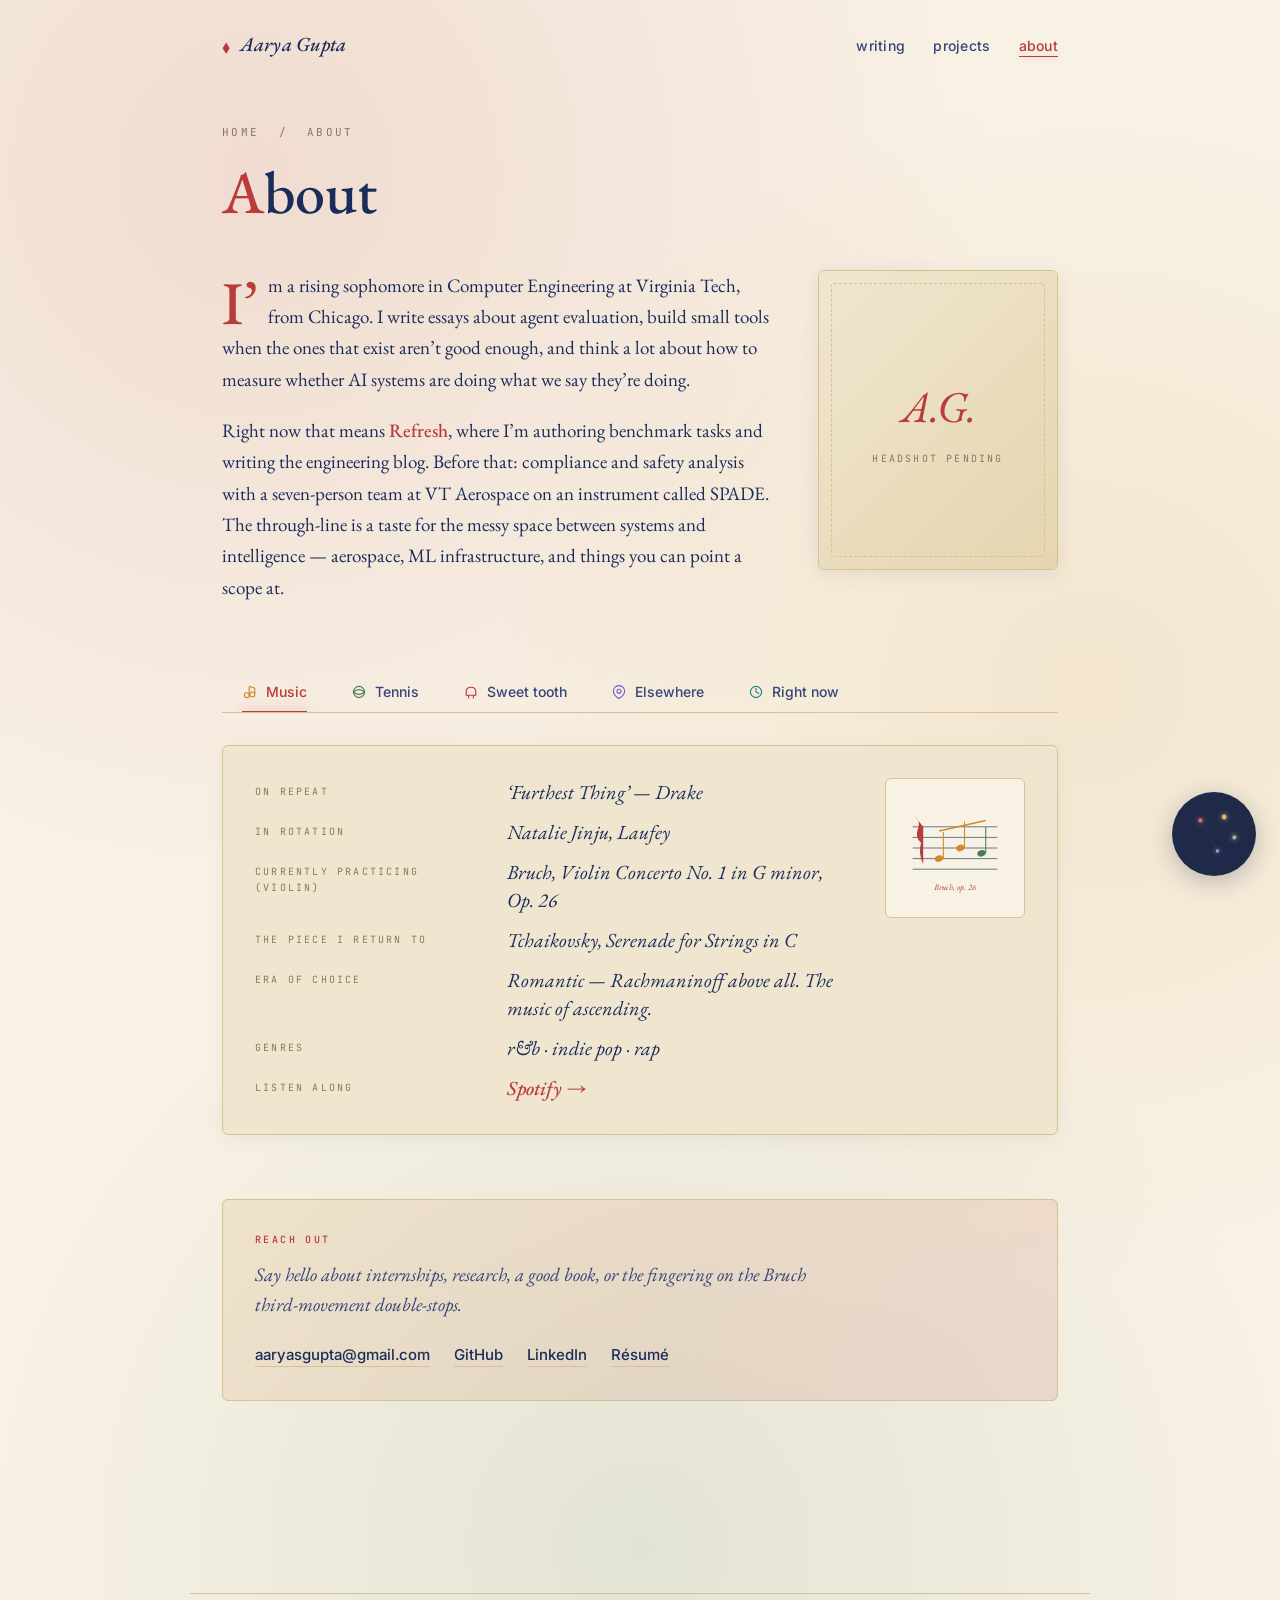
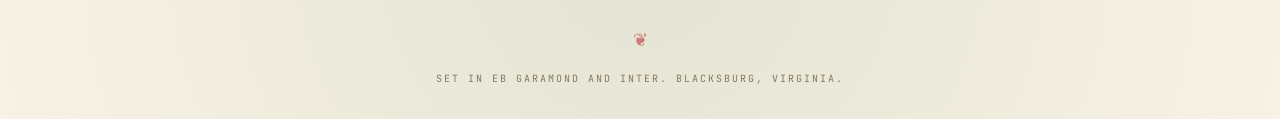
==== commit 83a600d7: "about: photo frame placeholder for headshot, filler A.G. monogram until real photo lands" ====
--- a/about.html
+++ b/about.html
@@ -67,21 +67,11 @@
           </p>
         </div>
         <div class="about-illus">
-          <!-- hand-drawn 'atlas rose' — placeholder for a real headshot -->
-          <svg viewBox="0 0 100 100">
-            <circle cx="50" cy="50" r="42" fill="none" stroke="#b93b3b" stroke-width="1"/>
-            <circle cx="50" cy="50" r="34" fill="none" stroke="#d18a2a" stroke-width="0.5" stroke-dasharray="2 2"/>
-            <circle cx="50" cy="50" r="24" fill="none" stroke="#6b5bd6" stroke-width="0.4" stroke-dasharray="1 3"/>
-            <line x1="50" y1="8" x2="50" y2="92" stroke="#4d7a58" stroke-width="0.5"/>
-            <line x1="8" y1="50" x2="92" y2="50" stroke="#4d7a58" stroke-width="0.5"/>
-            <path d="M50 12 L54 50 L50 88 L46 50 Z" fill="#b93b3b" opacity="0.8"/>
-            <path d="M12 50 L50 54 L88 50 L50 46 Z" fill="#d18a2a" opacity="0.5"/>
-            <text x="50" y="6" font-family="EB Garamond" font-style="italic" font-size="6" fill="#b93b3b" text-anchor="middle">N</text>
-            <text x="50" y="99" font-family="EB Garamond" font-style="italic" font-size="6" fill="#b93b3b" text-anchor="middle">S</text>
-            <text x="97" y="52" font-family="EB Garamond" font-style="italic" font-size="6" fill="#b93b3b" text-anchor="middle">E</text>
-            <text x="4" y="52" font-family="EB Garamond" font-style="italic" font-size="6" fill="#b93b3b" text-anchor="middle">W</text>
-            <circle cx="50" cy="50" r="3" fill="#b93b3b"/>
-          </svg>
+          <!-- Photo frame — placeholder until real headshot is added. -->
+          <div class="photo-frame">
+            <span class="photo-frame-emoji">A.G.</span>
+            <span class="photo-frame-note">Headshot pending</span>
+          </div>
         </div>
       </section>
 
--- a/styles.css
+++ b/styles.css
@@ -905,23 +905,61 @@
 ================================================================ */
 .about-hero {
   display: grid;
-  grid-template-columns: 1fr 200px;
-  gap: 32px;
-  align-items: center;
-  margin-bottom: 40px;
+  grid-template-columns: 1fr 240px;
+  gap: 40px;
+  align-items: start;
+  margin-bottom: 48px;
 }
 @media (max-width: 640px) { .about-hero { grid-template-columns: 1fr; } }
 
 .about-illus {
-  width: 200px;
-  height: 200px;
-  padding: 20px;
+  width: 240px;
+  height: 300px;
   background: var(--paper-warm);
   border-radius: 6px;
   border: 1px solid var(--rule);
-  box-shadow: 0 4px 16px rgba(15, 26, 58, 0.06);
-}
-.about-illus svg { width: 100%; height: 100%; }
+  box-shadow: 0 4px 20px rgba(15, 26, 58, 0.08);
+  overflow: hidden;
+  position: relative;
+  display: flex;
+  align-items: center;
+  justify-content: center;
+}
+.about-illus svg { width: 80%; height: 80%; }
+.photo-frame {
+  position: absolute;
+  inset: 0;
+  display: flex;
+  flex-direction: column;
+  align-items: center;
+  justify-content: center;
+  gap: 8px;
+  background: linear-gradient(135deg, var(--paper-warm), var(--paper-deep));
+}
+.photo-frame::before {
+  content: "";
+  position: absolute;
+  inset: 12px;
+  border: 1px dashed var(--rule);
+  border-radius: 3px;
+}
+.photo-frame-note {
+  font-family: var(--mono);
+  font-size: 10px;
+  letter-spacing: 0.22em;
+  text-transform: uppercase;
+  color: var(--dim);
+  z-index: 1;
+  text-align: center;
+  padding: 0 24px;
+}
+.photo-frame-emoji {
+  font-family: var(--serif);
+  font-style: italic;
+  font-size: 44px;
+  color: var(--red);
+  z-index: 1;
+}
 
 .prose p {
   font-family: var(--serif);
